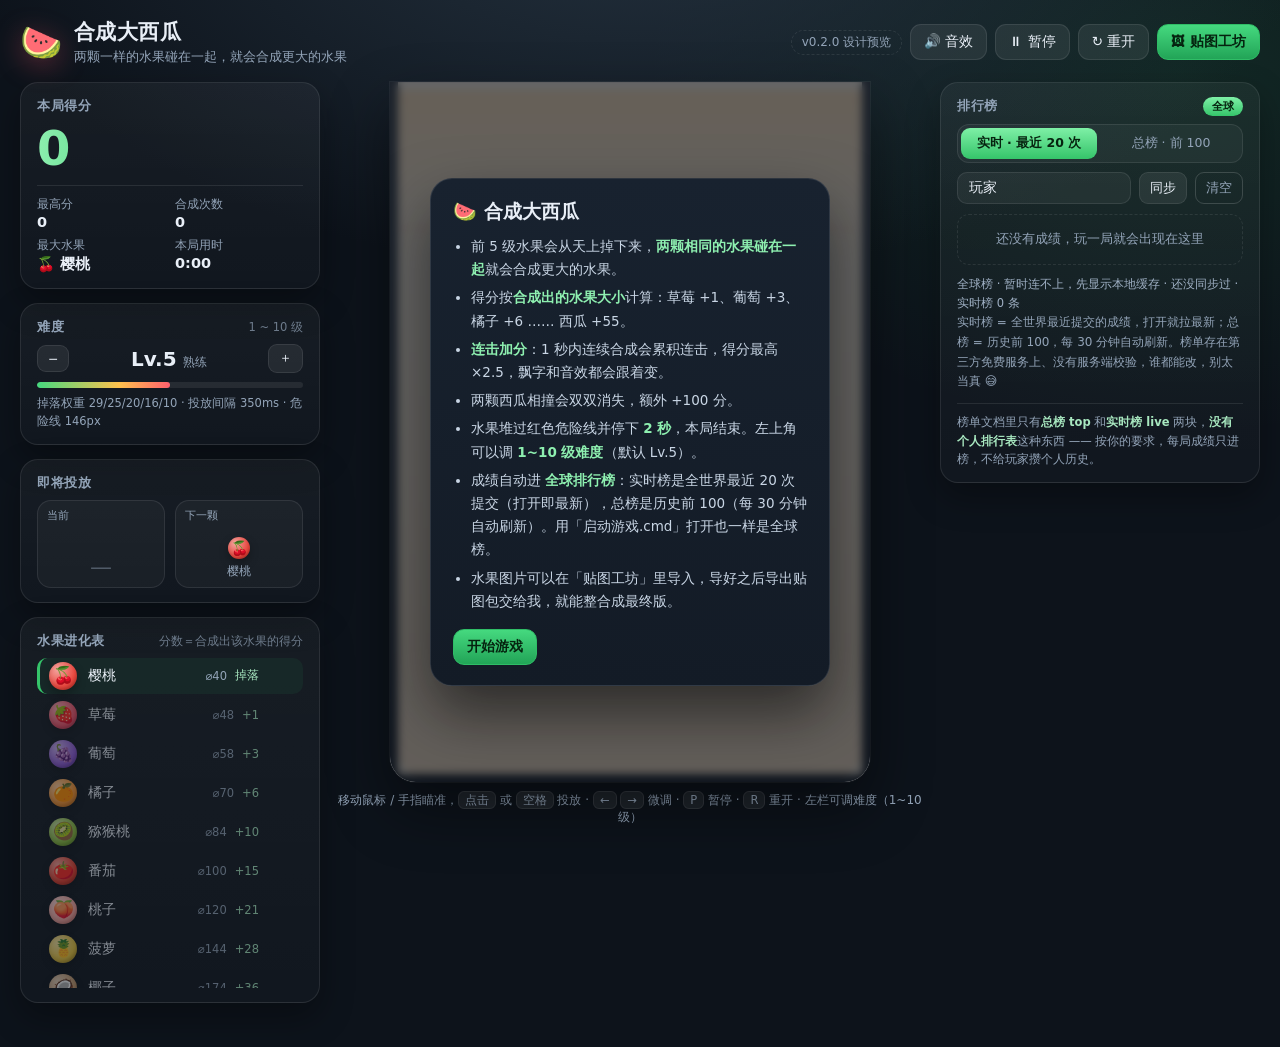
==== index.html @ 617795c7 "feat: 合成大西瓜（11 级水果 / 连击加分 / 1-10 级难度 / 全球排行榜） - 物理：Matter.js，关闭 sleeping 修掉水果半空卡住不下落的 bug，12 次迭代保证堆叠" ====
<!doctype html>
<html lang="zh-CN">
  <head>
    <meta charset="utf-8" />
    <meta name="viewport" content="width=device-width, initial-scale=1, viewport-fit=cover" />
    <meta name="color-scheme" content="dark" />
    <title>合成大西瓜 · 设计预览版</title>
    <link rel="stylesheet" href="css/style.css" />
  </head>
  <body>
    <div class="app">
      <header class="topbar">
        <div class="brand">
          <span class="brand-logo">🍉</span>
          <div class="brand-text">
            <h1>合成大西瓜</h1>
            <p>两颗一样的水果碰在一起，就会合成更大的水果</p>
          </div>
        </div>
        <div class="top-actions">
          <span class="version" id="app-version">v0.1 设计预览</span>
          <button class="btn" id="btn-sound" type="button">🔊 音效</button>
          <button class="btn" id="btn-pause" type="button">⏸ 暂停</button>
          <button class="btn" id="btn-restart" type="button">↻ 重开</button>
          <button class="btn btn-primary" id="btn-workshop" type="button">🖼 贴图工坊</button>
        </div>
      </header>

      <div class="notice" id="storage-warning" hidden>
        ⚠️ 当前是用 <code>file://</code> 直接打开的，浏览器可能不允许本页保存数据，
        导入的水果图片和排行榜会记不住。建议双击同目录下的 <b>启动游戏.cmd</b>，用本地服务器打开。
      </div>

      <div class="notice notice-error" id="boot-error" hidden></div>

      <main class="layout">
        <!-- 左栏：记分显示器 + 预告 + 进化表 -->
        <aside class="col col-left">
          <section class="panel score-panel">
            <div class="panel-head">
              <span class="panel-title">本局得分</span>
              <span class="score-delta" id="hud-delta"></span>
            </div>
            <div class="score-value" id="hud-score">0</div>
            <div class="combo" id="hud-combo">
              <span class="combo-label">连击</span>
              <b id="hud-combo-count"></b>
              <span class="combo-mult" id="hud-combo-mult"></span>
              <i class="combo-bar"><em id="hud-combo-bar"></em></i>
            </div>
            <div class="score-grid">
              <div><span class="k">最高分</span><b id="hud-best">0</b></div>
              <div><span class="k">合成次数</span><b id="hud-merges">0</b></div>
              <div><span class="k">最大水果</span><b id="hud-maxtier">🍒 樱桃</b></div>
              <div><span class="k">本局用时</span><b id="hud-time">0:00</b></div>
            </div>
          </section>

          <section class="panel diff-panel">
            <div class="panel-head">
              <span class="panel-title">难度</span>
              <span class="panel-hint">1 ~ 10 级</span>
            </div>
            <div class="diff-row">
              <button class="btn btn-mini" id="diff-minus" type="button" aria-label="降低难度">−</button>
              <div class="diff-value">
                <b id="diff-level">Lv.5</b>
                <span id="diff-name">熟练</span>
              </div>
              <button class="btn btn-mini" id="diff-plus" type="button" aria-label="提高难度">＋</button>
            </div>
            <div class="diff-track"><i id="diff-bar" style="width: 50%"></i></div>
            <p class="diff-hint" id="diff-hint">掉落权重 · 投放间隔 · 危险线</p>
          </section>

          <section class="panel next-panel">
            <div class="panel-head"><span class="panel-title">即将投放</span></div>
            <div class="next-row">
              <div class="next-box">
                <span class="next-tag">当前</span>
                <div class="next-fruit" id="hud-current"></div>
              </div>
              <div class="next-box">
                <span class="next-tag">下一颗</span>
                <div class="next-fruit" id="hud-next"></div>
              </div>
            </div>
          </section>

          <section class="panel chain-panel">
            <div class="panel-head">
              <span class="panel-title">水果进化表</span>
              <span class="panel-hint">分数＝合成出该水果的得分</span>
            </div>
            <ol class="chain" id="chain-list"></ol>
          </section>
        </aside>

        <!-- 中间：游戏画面 -->
        <section class="stage">
          <div class="board-wrap">
            <canvas id="stage-canvas" width="480" height="700" aria-label="合成大西瓜游戏画面"></canvas>
            <div class="overlay" id="overlay" hidden>
              <div class="overlay-card">
                <h2 id="overlay-title"></h2>
                <div class="overlay-body" id="overlay-body"></div>
                <div class="overlay-actions" id="overlay-actions"></div>
              </div>
            </div>
          </div>
          <p class="stage-hint">
            移动鼠标 / 手指瞄准，<kbd>点击</kbd> 或 <kbd>空格</kbd> 投放 · <kbd>←</kbd> <kbd>→</kbd> 微调 ·
            <kbd>P</kbd> 暂停 · <kbd>R</kbd> 重开 · 左栏可调难度（1~10 级）
          </p>
        </section>

        <!-- 右栏：排行榜 -->
        <aside class="col col-right">
          <section class="panel board-panel">
            <div class="panel-head">
              <span class="panel-title">排行榜</span>
              <span class="live-dot" id="lb-live">全球</span>
            </div>
            <div class="lb-tabs" role="tablist">
              <button class="lb-tab is-on" id="lb-tab-live" type="button" role="tab">实时 · 最近 20 次</button>
              <button class="lb-tab" id="lb-tab-top" type="button" role="tab">总榜 · 前 100</button>
            </div>
            <div class="lb-player-row">
              <input id="lb-player" maxlength="12" placeholder="你的名字" value="玩家" />
              <button class="btn btn-mini" id="lb-refresh" type="button">同步</button>
              <button class="btn btn-mini btn-ghost" id="lb-clear" type="button">清空</button>
            </div>
            <ol class="lb-list" id="lb-list"></ol>
            <p class="lb-status" id="lb-status"></p>
            <p class="lb-note" id="lb-note"></p>
          </section>
        </aside>
      </main>
    </div>

    <!-- 贴图工坊 -->
    <aside class="drawer" id="drawer" aria-label="水果贴图工坊">
      <header class="drawer-head">
        <div>
          <h2>🖼 水果贴图工坊</h2>
          <p class="drawer-sub">给 11 级水果各配一张图片，随时可以换</p>
        </div>
        <button class="btn btn-mini btn-ghost" id="drawer-close" type="button">关闭</button>
      </header>
      <div class="drawer-body">
        <div class="drawer-intro">
          <p>
            <b>第一步</b>：给每一级水果选一张图片（点「选图片」，或把图片直接拖到对应格子上）。<br />
            <b>第二步</b>：批量导入时文件名带序号或水果名就能自动分配，例如
            <code>01-cherry.png</code>、<code>02.png</code>、<code>葡萄.webp</code>。<br />
            <b>第三步</b>：点「导出贴图包」下载 <code>.json</code>，把它发给我；我把它内嵌进最终版，
            之后游戏固定使用这套图片，导入功能自动关闭，图片就不可再改了。
          </p>
        </div>

        <div class="drawer-actions">
          <button class="btn" id="btn-batch" type="button">批量导入</button>
          <button class="btn" id="btn-import-pack" type="button">导入贴图包</button>
          <button class="btn btn-primary" id="btn-export-pack" type="button">⬇ 导出贴图包</button>
          <button class="btn btn-ghost" id="btn-clear-assets" type="button">全部清除</button>
        </div>

        <div class="asset-status" id="asset-status"></div>
        <ol class="slots" id="slots"></ol>

        <div class="lock-row">
          <button class="btn" id="btn-lock" type="button">🔒 标记为最终贴图</button>
          <span class="muted">只是打个标记；真正的「不可再改」是整合进最终版之后</span>
        </div>
      </div>
    </aside>
    <div class="scrim" id="scrim" hidden></div>

    <div class="toast-wrap" id="toast-wrap"></div>

    <input type="file" id="file-slot" accept="image/*" hidden />
    <input type="file" id="file-batch" accept="image/*" multiple hidden />
    <input type="file" id="file-pack" accept=".json,application/json" hidden />

    <script>
      // 启动阶段如果出错，直接把错误显示在页面上，避免只有一片空白
      (function () {
        function report(msg) {
          var n = document.getElementById('boot-error');
          if (!n) return;
          n.hidden = false;
          n.textContent = '⚠️ 页面出错了：' + msg;
        }
        window.addEventListener('error', function (e) {
          var file = String(e.filename || '').split('/').pop();
          report((e.message || e.error) + (file ? '（' + file + ':' + e.lineno + '）' : ''));
        });
        window.SUIKA_ON_ERROR = function (err, where) {
          report('游戏事件「' + where + '」处理失败：' + ((err && err.message) || err));
        };
      })();
    </script>
    <script src="vendor/matter.min.js"></script>
    <script src="js/config.js"></script>
    <script src="js/assets-builtin.js"></script>
    <script src="js/assets.js"></script>
    <script src="js/boards.js"></script>
    <script src="js/transport.js"></script>
    <script src="js/sync.js"></script>
    <script src="js/engine.js"></script>
    <script src="js/render.js"></script>
    <script src="js/ui.js"></script>
    <script src="js/game.js"></script>
  </body>
</html>
---- css/style.css ----
/* 合成大西瓜 · 界面样式 */
:root {
  --bg-0: #0d131b;
  --bg-1: #1a2531;
  --panel: rgba(255, 255, 255, 0.045);
  --panel-2: rgba(255, 255, 255, 0.02);
  --line: rgba(255, 255, 255, 0.09);
  --text: #e9eff7;
  --muted: #93a4b8;
  --accent: #35c46a;
  --accent-2: #ffc14d;
  --danger: #ff5f6d;
  --radius: 18px;
  --shadow: 0 14px 34px rgba(0, 0, 0, 0.32);
}

* {
  box-sizing: border-box;
}

html,
body {
  margin: 0;
  padding: 0;
  /* 抽屉是靠 transform 停在屏幕右侧外面的，不禁掉横向溢出会出现横向滚动条 */
  overflow-x: hidden;
}

body {
  min-height: 100vh;
  color: var(--text);
  background:
    radial-gradient(1100px 620px at 50% -12%, #24323f 0%, rgba(36, 50, 63, 0) 62%),
    radial-gradient(760px 520px at 92% 8%, rgba(53, 196, 106, 0.12) 0%, rgba(53, 196, 106, 0) 70%),
    var(--bg-0);
  background-attachment: fixed;
  font-family: 'PingFang SC', 'Microsoft YaHei', system-ui, -apple-system, 'Segoe UI', sans-serif;
  -webkit-font-smoothing: antialiased;
}

.app {
  max-width: 1320px;
  margin: 0 auto;
  padding: 18px 20px 44px;
}

/* ---------- 顶栏 ---------- */

.topbar {
  display: flex;
  align-items: center;
  justify-content: space-between;
  gap: 16px;
  flex-wrap: wrap;
  margin-bottom: 16px;
}

.brand {
  display: flex;
  align-items: center;
  gap: 12px;
}

.brand-logo {
  font-size: 34px;
  line-height: 1;
  filter: drop-shadow(0 6px 14px rgba(255, 90, 110, 0.35));
}

.brand-text h1 {
  margin: 0;
  font-size: 21px;
  letter-spacing: 0.4px;
}

.brand-text p {
  margin: 3px 0 0;
  font-size: 12.5px;
  color: var(--muted);
}

.top-actions {
  display: flex;
  align-items: center;
  gap: 8px;
  flex-wrap: wrap;
}

.version {
  font-size: 12px;
  color: var(--muted);
  border: 1px dashed var(--line);
  border-radius: 999px;
  padding: 3px 10px;
}

/* ---------- 按钮 ---------- */

.btn {
  font: inherit;
  font-size: 13.5px;
  color: var(--text);
  background: rgba(255, 255, 255, 0.07);
  border: 1px solid var(--line);
  border-radius: 11px;
  padding: 8px 13px;
  cursor: pointer;
  transition: transform 0.12s ease, background 0.15s ease, border-color 0.15s ease;
}

.btn:hover:not(:disabled) {
  background: rgba(255, 255, 255, 0.12);
  border-color: rgba(255, 255, 255, 0.2);
}

.btn:active:not(:disabled) {
  transform: translateY(1px);
}

.btn:disabled {
  opacity: 0.4;
  cursor: not-allowed;
}

.btn-primary {
  background: linear-gradient(180deg, #45d97f, #22a457);
  border-color: #2fbd66;
  color: #05230f;
  font-weight: 700;
}

.btn-primary:hover:not(:disabled) {
  background: linear-gradient(180deg, #55e58d, #29b462);
}

.btn-ghost {
  background: transparent;
  border-color: rgba(255, 255, 255, 0.16);
  color: var(--muted);
}

.btn-ghost:hover:not(:disabled) {
  color: var(--text);
}

.btn-mini {
  font-size: 12.5px;
  padding: 5px 10px;
  border-radius: 9px;
}

/* ---------- 布局 ---------- */

.notice {
  margin-bottom: 14px;
  padding: 10px 14px;
  border-radius: 13px;
  background: rgba(255, 193, 77, 0.1);
  border: 1px solid rgba(255, 193, 77, 0.38);
  color: #ffd88a;
  font-size: 12.5px;
  line-height: 1.65;
}

.notice b {
  color: #ffe9bb;
}


.layout {
  display: grid;
  grid-template-columns: 300px minmax(320px, 1fr) 320px;
  grid-template-areas: 'left stage right';
  gap: 16px;
  align-items: start;
}

.col-left {
  grid-area: left;
}
.stage {
  grid-area: stage;
}
.col-right {
  grid-area: right;
}

.col {
  display: flex;
  flex-direction: column;
  gap: 14px;
}

@media (max-width: 1180px) {
  .layout {
    grid-template-columns: 280px minmax(320px, 1fr);
    grid-template-areas:
      'left stage'
      'right stage';
  }
}

@media (max-width: 880px) {
  .layout {
    grid-template-columns: 1fr;
    grid-template-areas:
      'stage'
      'left'
      'right';
  }
}

/* ---------- 面板 ---------- */

.panel {
  background: linear-gradient(180deg, var(--panel), var(--panel-2));
  border: 1px solid var(--line);
  border-radius: var(--radius);
  box-shadow: var(--shadow);
  padding: 14px 16px;
}

.panel-head {
  display: flex;
  align-items: baseline;
  justify-content: space-between;
  gap: 8px;
  margin-bottom: 8px;
}

.panel-title {
  font-size: 13px;
  font-weight: 600;
  color: var(--muted);
  letter-spacing: 0.5px;
}

.panel-hint {
  font-size: 11.5px;
  color: rgba(147, 164, 184, 0.7);
}

.muted {
  color: var(--muted);
  font-size: 12px;
}

/* 记分显示器 */

.score-value {
  font-size: 48px;
  font-weight: 800;
  line-height: 1.05;
  letter-spacing: -1.5px;
  font-variant-numeric: tabular-nums;
  background: linear-gradient(96deg, #8ef0b0 0%, #35c46a 55%, #f4d35e 100%);
  -webkit-background-clip: text;
  background-clip: text;
  color: transparent;
}

.score-value.is-bump {
  animation: bump 0.28s ease;
}

@keyframes bump {
  0% {
    transform: scale(1);
  }
  40% {
    transform: scale(1.09);
  }
  100% {
    transform: scale(1);
  }
}

.score-delta {
  font-size: 15px;
  font-weight: 700;
  color: var(--accent-2);
  opacity: 0;
  transform: translateY(6px);
}

.score-delta.is-pop {
  animation: delta 0.75s ease forwards;
}

@keyframes delta {
  0% {
    opacity: 0;
    transform: translateY(8px);
  }
  25% {
    opacity: 1;
    transform: translateY(0);
  }
  100% {
    opacity: 0;
    transform: translateY(-10px);
  }
}

.score-grid {
  display: grid;
  grid-template-columns: 1fr 1fr;
  gap: 8px 10px;
  margin-top: 12px;
  padding-top: 11px;
  border-top: 1px solid var(--line);
}

.score-grid > div {
  display: flex;
  flex-direction: column;
  gap: 2px;
}

.score-grid .k {
  font-size: 11.5px;
  color: var(--muted);
}

.score-grid b {
  font-size: 14.5px;
  font-variant-numeric: tabular-nums;
}

/* 预告 */

.next-row {
  display: grid;
  grid-template-columns: 1fr 1fr;
  gap: 10px;
}

.next-box {
  position: relative;
  display: flex;
  align-items: flex-end;
  justify-content: center;
  min-height: 88px;
  padding: 10px 8px 8px;
  border-radius: 14px;
  background: rgba(255, 255, 255, 0.035);
  border: 1px solid var(--line);
}

.next-tag {
  position: absolute;
  top: 7px;
  left: 9px;
  font-size: 11px;
  color: var(--muted);
}

.next-fruit {
  display: flex;
  flex-direction: column;
  align-items: center;
  gap: 5px;
}

.preview-name {
  font-size: 11.5px;
  color: var(--muted);
}

.fruit-chip {
  display: inline-grid;
  place-items: center;
  border-radius: 50%;
  overflow: hidden;
  line-height: 1;
  box-shadow: 0 4px 10px rgba(0, 0, 0, 0.28), inset 0 -2px 4px rgba(0, 0, 0, 0.15);
  flex: none;
}

.fruit-chip img {
  width: 100%;
  height: 100%;
  object-fit: contain;
  display: block;
}

/* 进化表 */

.chain {
  list-style: none;
  margin: 0;
  padding: 0;
  max-height: 330px;
  overflow-y: auto;
  display: flex;
  flex-direction: column;
  gap: 3px;
}

.chain-row {
  display: grid;
  grid-template-columns: 34px 1fr auto auto 30px;
  align-items: center;
  gap: 8px;
  padding: 4px 6px;
  border-radius: 10px;
  border-left: 3px solid transparent;
  opacity: 0.52;
  transition: opacity 0.18s ease, background 0.18s ease;
}

.chain-row.is-reached {
  opacity: 1;
  border-left-color: var(--accent);
  background: rgba(53, 196, 106, 0.07);
}

.chain-name {
  font-size: 13.5px;
}

.chain-size,
.chain-score {
  font-size: 11.5px;
  color: var(--muted);
  font-variant-numeric: tabular-nums;
}

.chain-score {
  color: #a8e8c0;
}

.chain-count {
  font-size: 11.5px;
  color: var(--accent-2);
  text-align: right;
  font-variant-numeric: tabular-nums;
}

.chain-swatch {
  display: grid;
  place-items: center;
}

/* ---------- 游戏画面 ---------- */

.stage {
  display: flex;
  flex-direction: column;
  align-items: center;
  gap: 10px;
}

.board-wrap {
  position: relative;
  width: 100%;
  max-width: 480px;
  border-radius: 0 0 26px 26px;
  overflow: hidden;
  box-shadow: 0 26px 60px rgba(0, 0, 0, 0.45), 0 0 0 1px rgba(255, 255, 255, 0.06);
  background: #fdf7ee;
}

#stage-canvas {
  display: block;
  width: 100%;
  height: auto;
  touch-action: none;
  cursor: crosshair;
}

.stage-hint {
  margin: 0;
  font-size: 12px;
  color: var(--muted);
  text-align: center;
}

kbd {
  font-family: inherit;
  font-size: 11.5px;
  padding: 1px 6px;
  border-radius: 6px;
  background: rgba(255, 255, 255, 0.08);
  border: 1px solid var(--line);
}

/* 覆盖层 */

.overlay {
  position: absolute;
  inset: 0;
  /* 用 display 控制显示/隐藏：靠 opacity 过渡的话，首帧或截图时可能还停在透明状态 */
  display: none;
  place-items: center;
  padding: 18px;
  background: rgba(9, 14, 20, 0.62);
  backdrop-filter: blur(4px);
  z-index: 5;
}

.overlay.is-open {
  display: grid;
  animation: overlayIn 0.2s ease;
}

@keyframes overlayIn {
  /* 起点不设成 0：首帧就要看得见，避免任何「明明显示了却看不见」的情况 */
  from {
    opacity: 0.4;
  }
  to {
    opacity: 1;
  }
}

.overlay-card {
  width: 100%;
  max-width: 400px;
  max-height: 100%;
  overflow-y: auto;
  background: linear-gradient(180deg, #18222f, #131b26);
  border: 1px solid rgba(255, 255, 255, 0.11);
  border-radius: 22px;
  box-shadow: 0 28px 60px rgba(0, 0, 0, 0.55);
  padding: 20px 22px;
}

.overlay-card h2 {
  margin: 0 0 10px;
  font-size: 19px;
}

.overlay-body {
  font-size: 13.5px;
  color: #c9d6e5;
  line-height: 1.72;
}

.overlay-body p {
  margin: 0 0 8px;
}

.rules {
  margin: 0;
  padding-left: 18px;
  display: flex;
  flex-direction: column;
  gap: 5px;
}

.rules b {
  color: #8ef0b0;
}

.overlay-actions {
  display: flex;
  gap: 9px;
  flex-wrap: wrap;
  margin-top: 16px;
}

.result-score {
  font-size: 40px;
  font-weight: 800;
  letter-spacing: -1px;
  font-variant-numeric: tabular-nums;
  color: #8ef0b0;
  line-height: 1.1;
}

.result-score span {
  font-size: 14px;
  margin-left: 5px;
  color: var(--muted);
  font-weight: 500;
}

.result-grid {
  display: grid;
  grid-template-columns: 1fr 1fr;
  gap: 8px 12px;
  margin: 12px 0;
  padding: 11px 0;
  border-top: 1px solid var(--line);
  border-bottom: 1px solid var(--line);
}

.result-grid > div {
  display: flex;
  flex-direction: column;
  gap: 2px;
}

.result-grid .k {
  font-size: 11.5px;
  color: var(--muted);
}

.result-rank {
  margin: 0 0 6px;
  font-size: 14px;
}

.result-rank b {
  color: var(--accent-2);
  font-size: 17px;
}

.result-note {
  margin: 0;
  font-size: 12px;
  color: var(--muted);
}

/* ---------- 排行榜 ---------- */

.live-dot {
  font-size: 11px;
  color: #06230f;
  background: linear-gradient(180deg, #7ef0a6, #35c46a);
  border-radius: 999px;
  padding: 2px 9px;
  font-weight: 700;
}

.lb-player-row {
  display: flex;
  gap: 8px;
  margin-bottom: 10px;
}

.lb-player-row input {
  flex: 1;
  min-width: 0;
  font: inherit;
  font-size: 13.5px;
  color: var(--text);
  background: rgba(255, 255, 255, 0.05);
  border: 1px solid var(--line);
  border-radius: 10px;
  padding: 7px 11px;
}

.lb-player-row input:focus {
  outline: none;
  border-color: rgba(53, 196, 106, 0.6);
}

.lb-list {
  list-style: none;
  margin: 0;
  padding: 0;
  display: flex;
  flex-direction: column;
  gap: 4px;
  max-height: 420px;
  overflow-y: auto;
}

.lb-item {
  display: grid;
  grid-template-columns: 26px 1fr 24px auto auto;
  align-items: center;
  gap: 8px;
  padding: 7px 8px;
  border-radius: 11px;
  background: rgba(255, 255, 255, 0.03);
  border: 1px solid transparent;
  font-size: 13px;
}

.lb-rank {
  display: grid;
  place-items: center;
  width: 22px;
  height: 22px;
  border-radius: 7px;
  font-size: 12px;
  font-weight: 700;
  background: rgba(255, 255, 255, 0.07);
  color: var(--muted);
}

.lb-top1 .lb-rank {
  background: linear-gradient(180deg, #ffdd7a, #eeb02c);
  color: #3d2600;
}
.lb-top2 .lb-rank {
  background: linear-gradient(180deg, #e4ecf5, #b6c4d4);
  color: #22303f;
}
.lb-top3 .lb-rank {
  background: linear-gradient(180deg, #f0b98a, #cf8a4f);
  color: #3a1f05;
}

.lb-name {
  overflow: hidden;
  text-overflow: ellipsis;
  white-space: nowrap;
}

.lb-score {
  font-weight: 700;
  font-variant-numeric: tabular-nums;
  color: #a8e8c0;
}

.lb-when {
  font-size: 11px;
  color: var(--muted);
  white-space: nowrap;
}

.lb-item.is-new {
  border-color: rgba(53, 196, 106, 0.7);
  animation: newRow 1.6s ease;
}

@keyframes newRow {
  0% {
    background: rgba(53, 196, 106, 0.45);
    transform: translateX(6px);
  }
  100% {
    background: rgba(255, 255, 255, 0.03);
    transform: translateX(0);
  }
}

.lb-empty {
  padding: 16px 10px;
  text-align: center;
  font-size: 12.5px;
  color: var(--muted);
  border: 1px dashed var(--line);
  border-radius: 12px;
}

.lb-note {
  margin: 11px 0 0;
  font-size: 11.5px;
  line-height: 1.6;
  color: var(--muted);
  border-top: 1px solid var(--line);
  padding-top: 9px;
}

.lb-note b {
  color: #a8e8c0;
}

/* ---------- 贴图工坊抽屉 ---------- */

.drawer {
  position: fixed;
  top: 0;
  right: 0;
  bottom: 0;
  width: min(450px, 94vw);
  background: linear-gradient(180deg, #151e29, #101822);
  border-left: 1px solid rgba(255, 255, 255, 0.09);
  box-shadow: -24px 0 60px rgba(0, 0, 0, 0.45);
  transform: translateX(103%);
  visibility: hidden;
  transition: transform 0.26s cubic-bezier(0.22, 0.61, 0.36, 1), visibility 0.26s;
  z-index: 50;
  display: flex;
  flex-direction: column;
}

.drawer.is-open {
  transform: none;
  visibility: visible;
}

.drawer-head {
  display: flex;
  align-items: flex-start;
  justify-content: space-between;
  gap: 10px;
  padding: 16px 18px 12px;
  border-bottom: 1px solid var(--line);
}

.drawer-head h2 {
  margin: 0;
  font-size: 16px;
}

.drawer-sub {
  margin: 3px 0 0;
  font-size: 12px;
  color: var(--muted);
}

.drawer-body {
  padding: 14px 18px 26px;
  overflow-y: auto;
  display: flex;
  flex-direction: column;
  gap: 12px;
}

.drawer-intro {
  font-size: 12.5px;
  line-height: 1.75;
  color: #b7c5d6;
  background: rgba(255, 255, 255, 0.035);
  border: 1px solid var(--line);
  border-radius: 13px;
  padding: 11px 13px;
}

.drawer-intro p {
  margin: 0;
}

.drawer-intro b {
  color: #8ef0b0;
}

code {
  font-family: ui-monospace, 'Cascadia Mono', Consolas, monospace;
  font-size: 11.5px;
  background: rgba(255, 255, 255, 0.09);
  padding: 1px 5px;
  border-radius: 6px;
}

.drawer-actions {
  display: flex;
  gap: 8px;
  flex-wrap: wrap;
}

.asset-status {
  font-size: 12px;
  color: var(--muted);
}

.status-line {
  display: flex;
  flex-wrap: wrap;
  gap: 6px 14px;
  align-items: center;
}

.status-mode {
  color: #a8e8c0;
  font-weight: 600;
}

.status-note {
  margin-top: 5px;
  color: var(--accent-2);
}

.slots {
  list-style: none;
  margin: 0;
  padding: 0;
  display: flex;
  flex-direction: column;
  gap: 7px;
}

.slot {
  display: grid;
  grid-template-columns: 54px 1fr auto;
  align-items: center;
  gap: 11px;
  padding: 9px 11px;
  border-radius: 14px;
  background: rgba(255, 255, 255, 0.03);
  border: 1px solid var(--line);
  transition: border-color 0.15s ease, background 0.15s ease;
}

.slot.is-drop {
  border-color: rgba(53, 196, 106, 0.75);
  background: rgba(53, 196, 106, 0.09);
}

.slot.has-custom {
  border-color: rgba(53, 196, 106, 0.35);
}

.slot-preview {
  width: 50px;
  height: 50px;
  border-radius: 50%;
  display: grid;
  place-items: center;
  font-size: 26px;
  line-height: 1;
  overflow: hidden;
  box-shadow: inset 0 -3px 7px rgba(0, 0, 0, 0.18), 0 4px 10px rgba(0, 0, 0, 0.25);
}

.slot-preview img {
  width: 100%;
  height: 100%;
  object-fit: contain;
  display: block;
}

.slot-meta {
  display: flex;
  flex-direction: column;
  gap: 1px;
  min-width: 0;
}

.slot-meta b {
  font-size: 13.5px;
}

.slot-meta span {
  font-size: 11.5px;
  color: var(--muted);
}

.slot-src {
  font-style: normal;
  font-size: 11.5px;
  color: #7fd8a3;
  overflow: hidden;
  text-overflow: ellipsis;
  white-space: nowrap;
}

.slot-btns {
  display: flex;
  gap: 6px;
}

.lock-row {
  display: flex;
  align-items: center;
  gap: 10px;
  flex-wrap: wrap;
  padding-top: 10px;
  border-top: 1px solid var(--line);
}

.scrim {
  position: fixed;
  inset: 0;
  background: rgba(7, 11, 16, 0.55);
  backdrop-filter: blur(2px);
  z-index: 40;
}

/* ---------- 提示条 ---------- */

.toast-wrap {
  position: fixed;
  left: 50%;
  bottom: 26px;
  transform: translateX(-50%);
  display: flex;
  flex-direction: column;
  gap: 8px;
  align-items: center;
  z-index: 80;
  pointer-events: none;
  width: max-content;
  max-width: 92vw;
}

.toast {
  font-size: 13px;
  padding: 9px 15px;
  border-radius: 12px;
  background: rgba(22, 31, 42, 0.96);
  border: 1px solid var(--line);
  box-shadow: 0 14px 30px rgba(0, 0, 0, 0.4);
  animation: toastIn 0.22s ease;
  transition: opacity 0.5s ease, transform 0.5s ease;
}

.toast.is-out {
  opacity: 0;
  transform: translateY(8px);
}

.toast-ok {
  border-color: rgba(53, 196, 106, 0.55);
}

.toast-bad {
  border-color: rgba(255, 95, 109, 0.55);
}

@keyframes toastIn {
  from {
    opacity: 0;
    transform: translateY(10px);
  }
  to {
    opacity: 1;
    transform: translateY(0);
  }
}

/* 滚动条 */

.chain::-webkit-scrollbar,
.lb-list::-webkit-scrollbar,
.drawer-body::-webkit-scrollbar,
.overlay-card::-webkit-scrollbar {
  width: 8px;
}

.chain::-webkit-scrollbar-thumb,
.lb-list::-webkit-scrollbar-thumb,
.drawer-body::-webkit-scrollbar-thumb,
.overlay-card::-webkit-scrollbar-thumb {
  background: rgba(255, 255, 255, 0.12);
  border-radius: 8px;
}

.notice-error {
  background: rgba(255, 95, 109, 0.12);
  border-color: rgba(255, 95, 109, 0.5);
  color: #ffb3ba;
}

.preview-empty {
  font-size: 22px;
  color: rgba(147, 164, 184, 0.45);
}

/* ---------- 连击 ---------- */

.combo {
  display: none;
  position: relative;
  align-items: center;
  gap: 8px;
  margin-top: 7px;
  padding: 6px 10px 9px;
  border-radius: 12px;
  background: linear-gradient(90deg, rgba(255, 209, 102, 0.18), rgba(255, 209, 102, 0.04));
  border: 1px solid rgba(255, 209, 102, 0.35);
  overflow: hidden;
}

.combo.is-on {
  display: flex;
}

.combo.is-hot {
  border-color: rgba(255, 138, 76, 0.7);
  background: linear-gradient(90deg, rgba(255, 138, 76, 0.3), rgba(255, 209, 102, 0.06));
}

.combo-label {
  font-size: 11.5px;
  color: #ffd166;
  letter-spacing: 1px;
}

.combo b {
  font-size: 20px;
  line-height: 1;
  color: #ffd166;
  font-variant-numeric: tabular-nums;
}

.combo.is-hot b {
  color: #ff9f5a;
  text-shadow: 0 0 12px rgba(255, 138, 76, 0.65);
}

.combo-mult {
  font-size: 11.5px;
  color: #ffe9a8;
}

.combo-bar {
  position: absolute;
  left: 0;
  right: 0;
  bottom: 0;
  height: 3px;
  background: rgba(255, 255, 255, 0.12);
}

.combo-bar em {
  display: block;
  height: 100%;
  transform-origin: left center;
  background: linear-gradient(90deg, #ffd166, #ff8a4c);
}

/* ---------- 难度 ---------- */

.diff-row {
  display: flex;
  align-items: center;
  gap: 10px;
}

.diff-value {
  flex: 1;
  display: flex;
  align-items: baseline;
  justify-content: center;
  gap: 6px;
}

.diff-value b {
  font-size: 20px;
  font-variant-numeric: tabular-nums;
}

.diff-value span {
  font-size: 12px;
  color: var(--muted);
}

.diff-track {
  height: 6px;
  margin: 9px 0 7px;
  border-radius: 999px;
  background: rgba(255, 255, 255, 0.08);
  overflow: hidden;
}

.diff-track i {
  display: block;
  height: 100%;
  border-radius: 999px;
  background: linear-gradient(90deg, #45d97f, #ffc14d 62%, #ff5f6d);
  transition: width 0.18s ease;
}

.diff-hint {
  margin: 0;
  font-size: 11.5px;
  line-height: 1.5;
  color: var(--muted);
}

/* ---------- 排行榜状态 ---------- */

.lb-status {
  margin: 10px 0 0;
  font-size: 11.5px;
  line-height: 1.65;
  color: #9fb0c4;
}

.lb-status b {
  color: #a8e8c0;
}

.lb-diff {
  margin-left: 6px;
  padding: 0 4px;
  font-size: 10.5px;
  color: #9fb0c4;
  border: 1px solid var(--line);
  border-radius: 6px;
}

.lb-item.is-pending {
  border-color: rgba(255, 193, 77, 0.5);
  background: rgba(255, 193, 77, 0.07);
}

.lb-item.is-pending .lb-rank {
  background: rgba(255, 193, 77, 0.25);
  color: #ffd88a;
}

.lb-item.is-pending .lb-when {
  color: #ffc14d;
}

.live-dot.is-local {
  background: rgba(255, 255, 255, 0.14);
  color: var(--muted);
}

/* ---------- 排行榜页签 ---------- */

.lb-tabs {
  display: grid;
  grid-template-columns: 1fr 1fr;
  gap: 6px;
  margin-bottom: 9px;
  padding: 3px;
  border-radius: 12px;
  background: rgba(255, 255, 255, 0.04);
  border: 1px solid var(--line);
}

.lb-tab {
  font: inherit;
  font-size: 12.5px;
  color: var(--muted);
  background: transparent;
  border: 0;
  border-radius: 9px;
  padding: 7px 6px;
  cursor: pointer;
  transition: background 0.15s ease, color 0.15s ease;
}

.lb-tab:hover {
  color: var(--text);
}

.lb-tab.is-on {
  color: #06230f;
  font-weight: 700;
  background: linear-gradient(180deg, #7ef0a6, #35c46a);
}
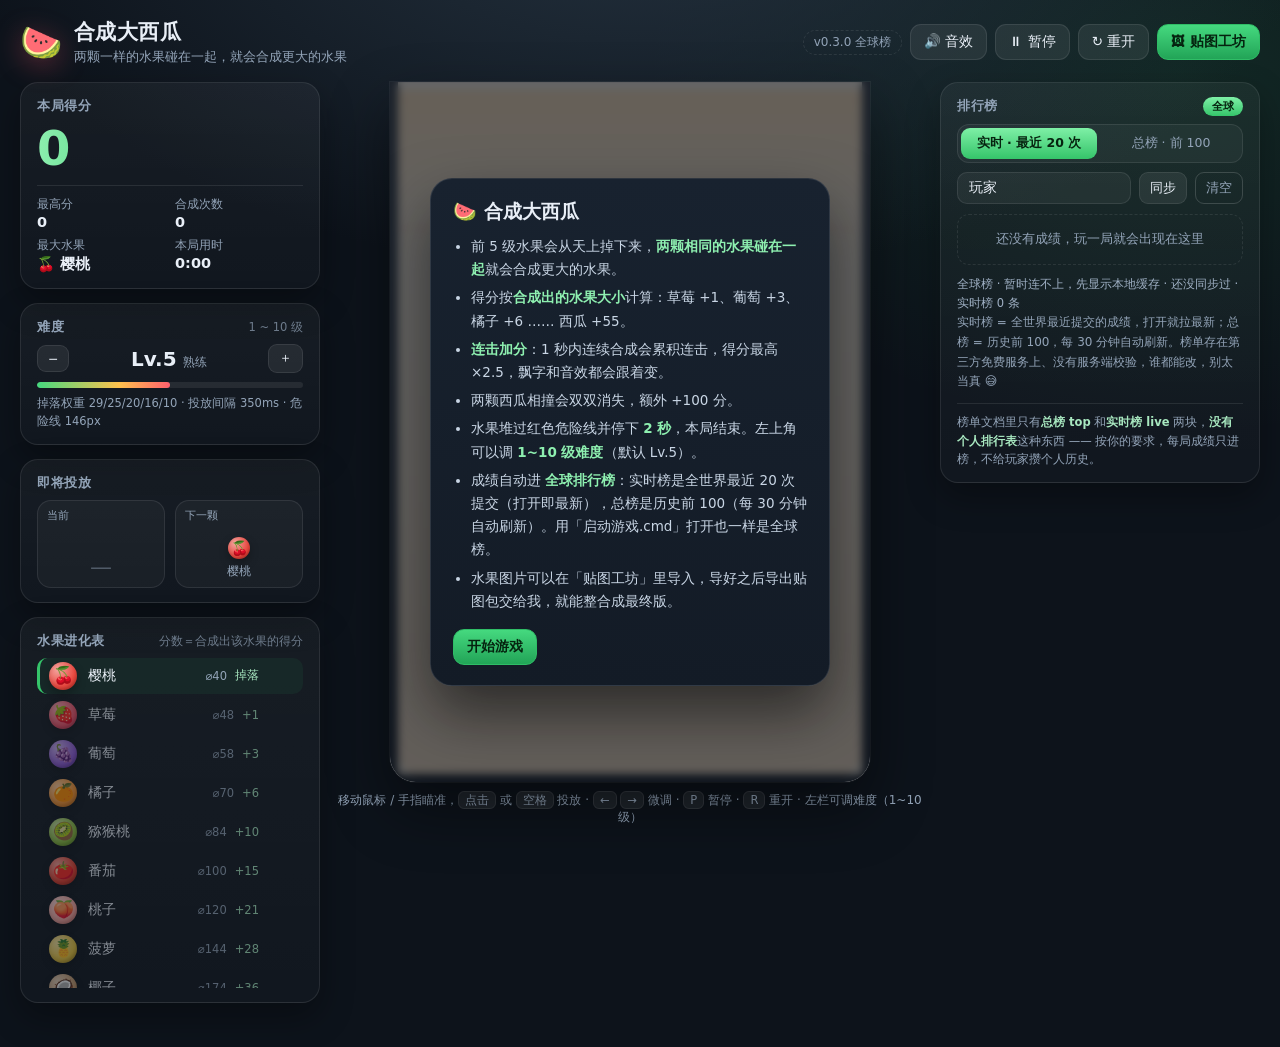
==== commit 750b1c0b: "chore: 版本号与标题改成全球榜口径（v0.3）" ====
--- a/index.html
+++ b/index.html
@@ -4,7 +4,7 @@
     <meta charset="utf-8" />
     <meta name="viewport" content="width=device-width, initial-scale=1, viewport-fit=cover" />
     <meta name="color-scheme" content="dark" />
-    <title>合成大西瓜 · 设计预览版</title>
+    <title>合成大西瓜 · 全球排行榜</title>
     <link rel="stylesheet" href="css/style.css" />
   </head>
   <body>
@@ -18,7 +18,7 @@
           </div>
         </div>
         <div class="top-actions">
-          <span class="version" id="app-version">v0.1 设计预览</span>
+          <span class="version" id="app-version">v0.3</span>
           <button class="btn" id="btn-sound" type="button">🔊 音效</button>
           <button class="btn" id="btn-pause" type="button">⏸ 暂停</button>
           <button class="btn" id="btn-restart" type="button">↻ 重开</button>
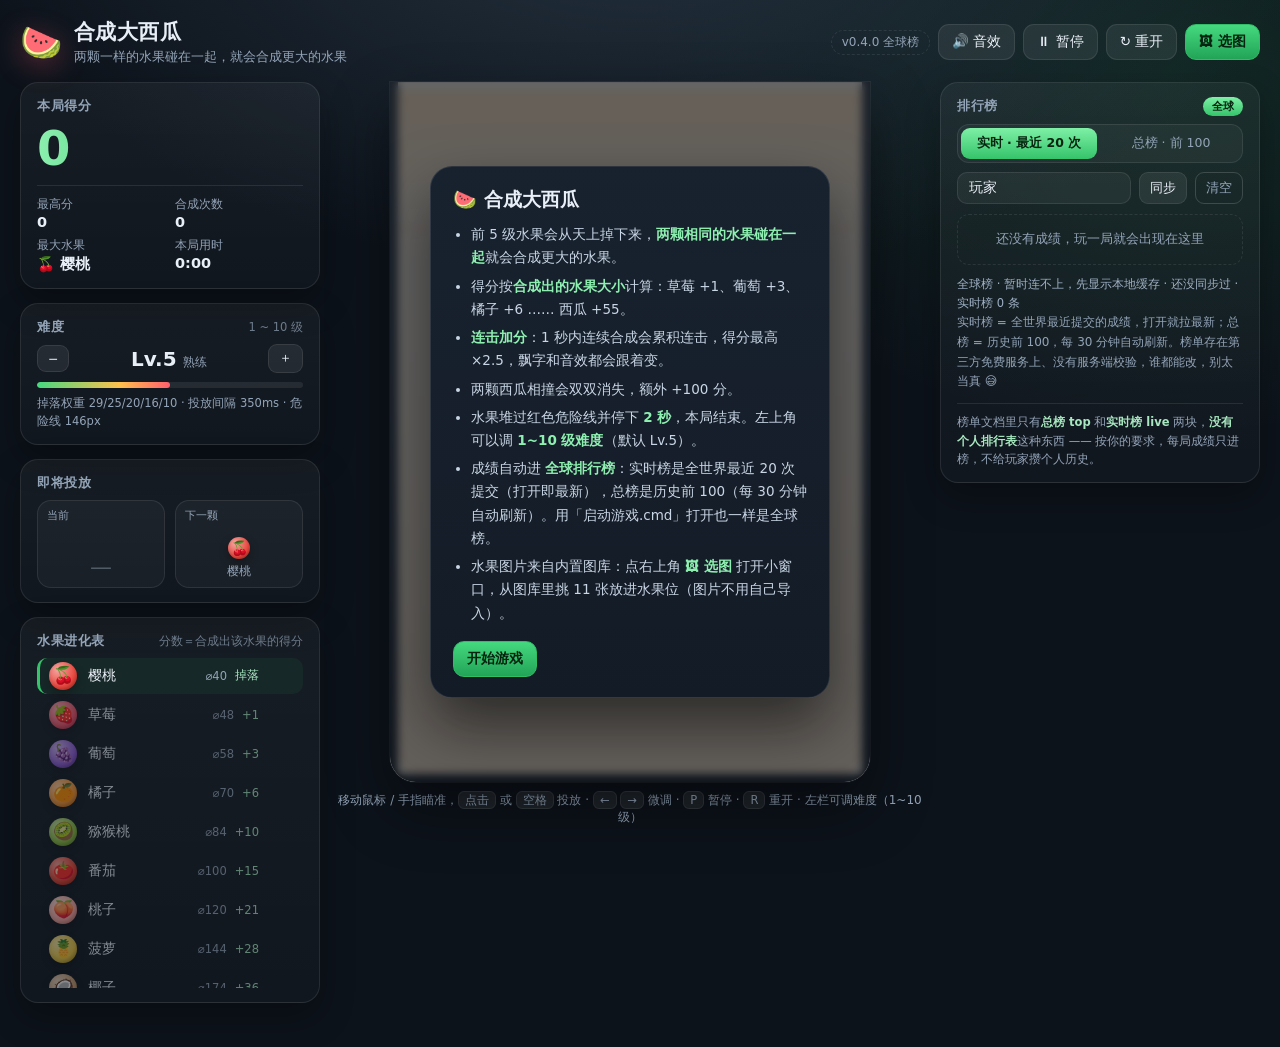
==== commit 53eaae4d: "feat: 选图小窗口 + 果冻手感（弹簧-阻尼挤压回弹），发布 v0.4" ====
--- a/index.html
+++ b/index.html
@@ -22,7 +22,7 @@
           <button class="btn" id="btn-sound" type="button">🔊 音效</button>
           <button class="btn" id="btn-pause" type="button">⏸ 暂停</button>
           <button class="btn" id="btn-restart" type="button">↻ 重开</button>
-          <button class="btn btn-primary" id="btn-workshop" type="button">🖼 贴图工坊</button>
+          <button class="btn btn-primary" id="btn-picker" type="button">🖼 选图</button>
         </div>
       </header>
 
@@ -138,49 +138,7 @@
       </main>
     </div>
 
-    <!-- 贴图工坊 -->
-    <aside class="drawer" id="drawer" aria-label="水果贴图工坊">
-      <header class="drawer-head">
-        <div>
-          <h2>🖼 水果贴图工坊</h2>
-          <p class="drawer-sub">给 11 级水果各配一张图片，随时可以换</p>
-        </div>
-        <button class="btn btn-mini btn-ghost" id="drawer-close" type="button">关闭</button>
-      </header>
-      <div class="drawer-body">
-        <div class="drawer-intro">
-          <p>
-            <b>第一步</b>：给每一级水果选一张图片（点「选图片」，或把图片直接拖到对应格子上）。<br />
-            <b>第二步</b>：批量导入时文件名带序号或水果名就能自动分配，例如
-            <code>01-cherry.png</code>、<code>02.png</code>、<code>葡萄.webp</code>。<br />
-            <b>第三步</b>：点「导出贴图包」下载 <code>.json</code>，把它发给我；我把它内嵌进最终版，
-            之后游戏固定使用这套图片，导入功能自动关闭，图片就不可再改了。
-          </p>
-        </div>
-
-        <div class="drawer-actions">
-          <button class="btn" id="btn-batch" type="button">批量导入</button>
-          <button class="btn" id="btn-import-pack" type="button">导入贴图包</button>
-          <button class="btn btn-primary" id="btn-export-pack" type="button">⬇ 导出贴图包</button>
-          <button class="btn btn-ghost" id="btn-clear-assets" type="button">全部清除</button>
-        </div>
-
-        <div class="asset-status" id="asset-status"></div>
-        <ol class="slots" id="slots"></ol>
-
-        <div class="lock-row">
-          <button class="btn" id="btn-lock" type="button">🔒 标记为最终贴图</button>
-          <span class="muted">只是打个标记；真正的「不可再改」是整合进最终版之后</span>
-        </div>
-      </div>
-    </aside>
-    <div class="scrim" id="scrim" hidden></div>
-
     <div class="toast-wrap" id="toast-wrap"></div>
-
-    <input type="file" id="file-slot" accept="image/*" hidden />
-    <input type="file" id="file-batch" accept="image/*" multiple hidden />
-    <input type="file" id="file-pack" accept=".json,application/json" hidden />
 
     <script>
       // 启动阶段如果出错，直接把错误显示在页面上，避免只有一片空白
@@ -202,6 +160,7 @@
     </script>
     <script src="vendor/matter.min.js"></script>
     <script src="js/config.js"></script>
+    <script src="js/library.js"></script>
     <script src="js/assets-builtin.js"></script>
     <script src="js/assets.js"></script>
     <script src="js/boards.js"></script>
@@ -210,6 +169,7 @@
     <script src="js/engine.js"></script>
     <script src="js/render.js"></script>
     <script src="js/ui.js"></script>
+    <script src="js/picker.js"></script>
     <script src="js/game.js"></script>
   </body>
 </html>
--- a/css/style.css
+++ b/css/style.css
@@ -1,1222 +1,1485 @@
-/* 合成大西瓜 · 界面样式 */
-:root {
-  --bg-0: #0d131b;
-  --bg-1: #1a2531;
-  --panel: rgba(255, 255, 255, 0.045);
-  --panel-2: rgba(255, 255, 255, 0.02);
-  --line: rgba(255, 255, 255, 0.09);
-  --text: #e9eff7;
-  --muted: #93a4b8;
-  --accent: #35c46a;
-  --accent-2: #ffc14d;
-  --danger: #ff5f6d;
-  --radius: 18px;
-  --shadow: 0 14px 34px rgba(0, 0, 0, 0.32);
+﻿/* 合成大西瓜 · 界面样式 */
+:root {
+  --bg-0: #0d131b;
+  --bg-1: #1a2531;
+  --panel: rgba(255, 255, 255, 0.045);
+  --panel-2: rgba(255, 255, 255, 0.02);
+  --line: rgba(255, 255, 255, 0.09);
+  --text: #e9eff7;
+  --muted: #93a4b8;
+  --accent: #35c46a;
+  --accent-2: #ffc14d;
+  --danger: #ff5f6d;
+  --radius: 18px;
+  --shadow: 0 14px 34px rgba(0, 0, 0, 0.32);
+}
+
+* {
+  box-sizing: border-box;
+}
+
+html,
+body {
+  margin: 0;
+  padding: 0;
+  /* 抽屉是靠 transform 停在屏幕右侧外面的，不禁掉横向溢出会出现横向滚动条 */
+  overflow-x: hidden;
+}
+
+body {
+  min-height: 100vh;
+  color: var(--text);
+  background:
+    radial-gradient(1100px 620px at 50% -12%, #24323f 0%, rgba(36, 50, 63, 0) 62%),
+    radial-gradient(760px 520px at 92% 8%, rgba(53, 196, 106, 0.12) 0%, rgba(53, 196, 106, 0) 70%),
+    var(--bg-0);
+  background-attachment: fixed;
+  font-family: 'PingFang SC', 'Microsoft YaHei', system-ui, -apple-system, 'Segoe UI', sans-serif;
+  -webkit-font-smoothing: antialiased;
+}
+
+.app {
+  max-width: 1320px;
+  margin: 0 auto;
+  padding: 18px 20px 44px;
+}
+
+/* ---------- 顶栏 ---------- */
+
+.topbar {
+  display: flex;
+  align-items: center;
+  justify-content: space-between;
+  gap: 16px;
+  flex-wrap: wrap;
+  margin-bottom: 16px;
+}
+
+.brand {
+  display: flex;
+  align-items: center;
+  gap: 12px;
+}
+
+.brand-logo {
+  font-size: 34px;
+  line-height: 1;
+  filter: drop-shadow(0 6px 14px rgba(255, 90, 110, 0.35));
+}
+
+.brand-text h1 {
+  margin: 0;
+  font-size: 21px;
+  letter-spacing: 0.4px;
+}
+
+.brand-text p {
+  margin: 3px 0 0;
+  font-size: 12.5px;
+  color: var(--muted);
+}
+
+.top-actions {
+  display: flex;
+  align-items: center;
+  gap: 8px;
+  flex-wrap: wrap;
+}
+
+.version {
+  font-size: 12px;
+  color: var(--muted);
+  border: 1px dashed var(--line);
+  border-radius: 999px;
+  padding: 3px 10px;
+}
+
+/* ---------- 按钮 ---------- */
+
+.btn {
+  font: inherit;
+  font-size: 13.5px;
+  color: var(--text);
+  background: rgba(255, 255, 255, 0.07);
+  border: 1px solid var(--line);
+  border-radius: 11px;
+  padding: 8px 13px;
+  cursor: pointer;
+  transition: transform 0.12s ease, background 0.15s ease, border-color 0.15s ease;
+}
+
+.btn:hover:not(:disabled) {
+  background: rgba(255, 255, 255, 0.12);
+  border-color: rgba(255, 255, 255, 0.2);
+}
+
+.btn:active:not(:disabled) {
+  transform: translateY(1px);
+}
+
+.btn:disabled {
+  opacity: 0.4;
+  cursor: not-allowed;
+}
+
+.btn-primary {
+  background: linear-gradient(180deg, #45d97f, #22a457);
+  border-color: #2fbd66;
+  color: #05230f;
+  font-weight: 700;
+}
+
+.btn-primary:hover:not(:disabled) {
+  background: linear-gradient(180deg, #55e58d, #29b462);
+}
+
+.btn-ghost {
+  background: transparent;
+  border-color: rgba(255, 255, 255, 0.16);
+  color: var(--muted);
+}
+
+.btn-ghost:hover:not(:disabled) {
+  color: var(--text);
+}
+
+.btn-mini {
+  font-size: 12.5px;
+  padding: 5px 10px;
+  border-radius: 9px;
+}
+
+/* ---------- 布局 ---------- */
+
+.notice {
+  margin-bottom: 14px;
+  padding: 10px 14px;
+  border-radius: 13px;
+  background: rgba(255, 193, 77, 0.1);
+  border: 1px solid rgba(255, 193, 77, 0.38);
+  color: #ffd88a;
+  font-size: 12.5px;
+  line-height: 1.65;
+}
+
+.notice b {
+  color: #ffe9bb;
+}
+
+
+.layout {
+  display: grid;
+  grid-template-columns: 300px minmax(320px, 1fr) 320px;
+  grid-template-areas: 'left stage right';
+  gap: 16px;
+  align-items: start;
+}
+
+.col-left {
+  grid-area: left;
+}
+.stage {
+  grid-area: stage;
+}
+.col-right {
+  grid-area: right;
+}
+
+.col {
+  display: flex;
+  flex-direction: column;
+  gap: 14px;
+}
+
+@media (max-width: 1180px) {
+  .layout {
+    grid-template-columns: 280px minmax(320px, 1fr);
+    grid-template-areas:
+      'left stage'
+      'right stage';
+  }
+}
+
+@media (max-width: 880px) {
+  .layout {
+    grid-template-columns: 1fr;
+    grid-template-areas:
+      'stage'
+      'left'
+      'right';
+  }
+}
+
+/* ---------- 面板 ---------- */
+
+.panel {
+  background: linear-gradient(180deg, var(--panel), var(--panel-2));
+  border: 1px solid var(--line);
+  border-radius: var(--radius);
+  box-shadow: var(--shadow);
+  padding: 14px 16px;
+}
+
+.panel-head {
+  display: flex;
+  align-items: baseline;
+  justify-content: space-between;
+  gap: 8px;
+  margin-bottom: 8px;
+}
+
+.panel-title {
+  font-size: 13px;
+  font-weight: 600;
+  color: var(--muted);
+  letter-spacing: 0.5px;
+}
+
+.panel-hint {
+  font-size: 11.5px;
+  color: rgba(147, 164, 184, 0.7);
+}
+
+.muted {
+  color: var(--muted);
+  font-size: 12px;
+}
+
+/* 记分显示器 */
+
+.score-value {
+  font-size: 48px;
+  font-weight: 800;
+  line-height: 1.05;
+  letter-spacing: -1.5px;
+  font-variant-numeric: tabular-nums;
+  background: linear-gradient(96deg, #8ef0b0 0%, #35c46a 55%, #f4d35e 100%);
+  -webkit-background-clip: text;
+  background-clip: text;
+  color: transparent;
+}
+
+.score-value.is-bump {
+  animation: bump 0.28s ease;
+}
+
+@keyframes bump {
+  0% {
+    transform: scale(1);
+  }
+  40% {
+    transform: scale(1.09);
+  }
+  100% {
+    transform: scale(1);
+  }
+}
+
+.score-delta {
+  font-size: 15px;
+  font-weight: 700;
+  color: var(--accent-2);
+  opacity: 0;
+  transform: translateY(6px);
+}
+
+.score-delta.is-pop {
+  animation: delta 0.75s ease forwards;
+}
+
+@keyframes delta {
+  0% {
+    opacity: 0;
+    transform: translateY(8px);
+  }
+  25% {
+    opacity: 1;
+    transform: translateY(0);
+  }
+  100% {
+    opacity: 0;
+    transform: translateY(-10px);
+  }
+}
+
+.score-grid {
+  display: grid;
+  grid-template-columns: 1fr 1fr;
+  gap: 8px 10px;
+  margin-top: 12px;
+  padding-top: 11px;
+  border-top: 1px solid var(--line);
+}
+
+.score-grid > div {
+  display: flex;
+  flex-direction: column;
+  gap: 2px;
+}
+
+.score-grid .k {
+  font-size: 11.5px;
+  color: var(--muted);
+}
+
+.score-grid b {
+  font-size: 14.5px;
+  font-variant-numeric: tabular-nums;
+}
+
+/* 预告 */
+
+.next-row {
+  display: grid;
+  grid-template-columns: 1fr 1fr;
+  gap: 10px;
+}
+
+.next-box {
+  position: relative;
+  display: flex;
+  align-items: flex-end;
+  justify-content: center;
+  min-height: 88px;
+  padding: 10px 8px 8px;
+  border-radius: 14px;
+  background: rgba(255, 255, 255, 0.035);
+  border: 1px solid var(--line);
+}
+
+.next-tag {
+  position: absolute;
+  top: 7px;
+  left: 9px;
+  font-size: 11px;
+  color: var(--muted);
+}
+
+.next-fruit {
+  display: flex;
+  flex-direction: column;
+  align-items: center;
+  gap: 5px;
+}
+
+.preview-name {
+  font-size: 11.5px;
+  color: var(--muted);
+}
+
+.fruit-chip {
+  display: inline-grid;
+  place-items: center;
+  border-radius: 50%;
+  overflow: hidden;
+  line-height: 1;
+  box-shadow: 0 4px 10px rgba(0, 0, 0, 0.28), inset 0 -2px 4px rgba(0, 0, 0, 0.15);
+  flex: none;
+}
+
+.fruit-chip img {
+  width: 100%;
+  height: 100%;
+  object-fit: contain;
+  display: block;
+}
+
+/* 进化表 */
+
+.chain {
+  list-style: none;
+  margin: 0;
+  padding: 0;
+  max-height: 330px;
+  overflow-y: auto;
+  display: flex;
+  flex-direction: column;
+  gap: 3px;
+}
+
+.chain-row {
+  display: grid;
+  grid-template-columns: 34px 1fr auto auto 30px;
+  align-items: center;
+  gap: 8px;
+  padding: 4px 6px;
+  border-radius: 10px;
+  border-left: 3px solid transparent;
+  opacity: 0.52;
+  transition: opacity 0.18s ease, background 0.18s ease;
+}
+
+.chain-row.is-reached {
+  opacity: 1;
+  border-left-color: var(--accent);
+  background: rgba(53, 196, 106, 0.07);
+}
+
+.chain-name {
+  font-size: 13.5px;
+}
+
+.chain-size,
+.chain-score {
+  font-size: 11.5px;
+  color: var(--muted);
+  font-variant-numeric: tabular-nums;
+}
+
+.chain-score {
+  color: #a8e8c0;
+}
+
+.chain-count {
+  font-size: 11.5px;
+  color: var(--accent-2);
+  text-align: right;
+  font-variant-numeric: tabular-nums;
+}
+
+.chain-swatch {
+  display: grid;
+  place-items: center;
+}
+
+/* ---------- 游戏画面 ---------- */
+
+.stage {
+  display: flex;
+  flex-direction: column;
+  align-items: center;
+  gap: 10px;
+}
+
+.board-wrap {
+  position: relative;
+  width: 100%;
+  max-width: 480px;
+  border-radius: 0 0 26px 26px;
+  overflow: hidden;
+  box-shadow: 0 26px 60px rgba(0, 0, 0, 0.45), 0 0 0 1px rgba(255, 255, 255, 0.06);
+  background: #fdf7ee;
+}
+
+#stage-canvas {
+  display: block;
+  width: 100%;
+  height: auto;
+  touch-action: none;
+  cursor: crosshair;
+}
+
+.stage-hint {
+  margin: 0;
+  font-size: 12px;
+  color: var(--muted);
+  text-align: center;
+}
+
+kbd {
+  font-family: inherit;
+  font-size: 11.5px;
+  padding: 1px 6px;
+  border-radius: 6px;
+  background: rgba(255, 255, 255, 0.08);
+  border: 1px solid var(--line);
+}
+
+/* 覆盖层 */
+
+.overlay {
+  position: absolute;
+  inset: 0;
+  /* 用 display 控制显示/隐藏：靠 opacity 过渡的话，首帧或截图时可能还停在透明状态 */
+  display: none;
+  place-items: center;
+  padding: 18px;
+  background: rgba(9, 14, 20, 0.62);
+  backdrop-filter: blur(4px);
+  z-index: 5;
+}
+
+.overlay.is-open {
+  display: grid;
+  animation: overlayIn 0.2s ease;
+}
+
+@keyframes overlayIn {
+  /* 起点不设成 0：首帧就要看得见，避免任何「明明显示了却看不见」的情况 */
+  from {
+    opacity: 0.4;
+  }
+  to {
+    opacity: 1;
+  }
+}
+
+.overlay-card {
+  width: 100%;
+  max-width: 400px;
+  max-height: 100%;
+  overflow-y: auto;
+  background: linear-gradient(180deg, #18222f, #131b26);
+  border: 1px solid rgba(255, 255, 255, 0.11);
+  border-radius: 22px;
+  box-shadow: 0 28px 60px rgba(0, 0, 0, 0.55);
+  padding: 20px 22px;
+}
+
+.overlay-card h2 {
+  margin: 0 0 10px;
+  font-size: 19px;
+}
+
+.overlay-body {
+  font-size: 13.5px;
+  color: #c9d6e5;
+  line-height: 1.72;
+}
+
+.overlay-body p {
+  margin: 0 0 8px;
+}
+
+.rules {
+  margin: 0;
+  padding-left: 18px;
+  display: flex;
+  flex-direction: column;
+  gap: 5px;
+}
+
+.rules b {
+  color: #8ef0b0;
+}
+
+.overlay-actions {
+  display: flex;
+  gap: 9px;
+  flex-wrap: wrap;
+  margin-top: 16px;
+}
+
+.result-score {
+  font-size: 40px;
+  font-weight: 800;
+  letter-spacing: -1px;
+  font-variant-numeric: tabular-nums;
+  color: #8ef0b0;
+  line-height: 1.1;
+}
+
+.result-score span {
+  font-size: 14px;
+  margin-left: 5px;
+  color: var(--muted);
+  font-weight: 500;
+}
+
+.result-grid {
+  display: grid;
+  grid-template-columns: 1fr 1fr;
+  gap: 8px 12px;
+  margin: 12px 0;
+  padding: 11px 0;
+  border-top: 1px solid var(--line);
+  border-bottom: 1px solid var(--line);
+}
+
+.result-grid > div {
+  display: flex;
+  flex-direction: column;
+  gap: 2px;
+}
+
+.result-grid .k {
+  font-size: 11.5px;
+  color: var(--muted);
+}
+
+.result-rank {
+  margin: 0 0 6px;
+  font-size: 14px;
+}
+
+.result-rank b {
+  color: var(--accent-2);
+  font-size: 17px;
+}
+
+.result-note {
+  margin: 0;
+  font-size: 12px;
+  color: var(--muted);
+}
+
+/* ---------- 排行榜 ---------- */
+
+.live-dot {
+  font-size: 11px;
+  color: #06230f;
+  background: linear-gradient(180deg, #7ef0a6, #35c46a);
+  border-radius: 999px;
+  padding: 2px 9px;
+  font-weight: 700;
+}
+
+.lb-player-row {
+  display: flex;
+  gap: 8px;
+  margin-bottom: 10px;
+}
+
+.lb-player-row input {
+  flex: 1;
+  min-width: 0;
+  font: inherit;
+  font-size: 13.5px;
+  color: var(--text);
+  background: rgba(255, 255, 255, 0.05);
+  border: 1px solid var(--line);
+  border-radius: 10px;
+  padding: 7px 11px;
+}
+
+.lb-player-row input:focus {
+  outline: none;
+  border-color: rgba(53, 196, 106, 0.6);
+}
+
+.lb-list {
+  list-style: none;
+  margin: 0;
+  padding: 0;
+  display: flex;
+  flex-direction: column;
+  gap: 4px;
+  max-height: 420px;
+  overflow-y: auto;
+}
+
+.lb-item {
+  display: grid;
+  grid-template-columns: 26px 1fr 24px auto auto;
+  align-items: center;
+  gap: 8px;
+  padding: 7px 8px;
+  border-radius: 11px;
+  background: rgba(255, 255, 255, 0.03);
+  border: 1px solid transparent;
+  font-size: 13px;
+}
+
+.lb-rank {
+  display: grid;
+  place-items: center;
+  width: 22px;
+  height: 22px;
+  border-radius: 7px;
+  font-size: 12px;
+  font-weight: 700;
+  background: rgba(255, 255, 255, 0.07);
+  color: var(--muted);
+}
+
+.lb-top1 .lb-rank {
+  background: linear-gradient(180deg, #ffdd7a, #eeb02c);
+  color: #3d2600;
+}
+.lb-top2 .lb-rank {
+  background: linear-gradient(180deg, #e4ecf5, #b6c4d4);
+  color: #22303f;
+}
+.lb-top3 .lb-rank {
+  background: linear-gradient(180deg, #f0b98a, #cf8a4f);
+  color: #3a1f05;
+}
+
+.lb-name {
+  overflow: hidden;
+  text-overflow: ellipsis;
+  white-space: nowrap;
+}
+
+.lb-score {
+  font-weight: 700;
+  font-variant-numeric: tabular-nums;
+  color: #a8e8c0;
+}
+
+.lb-when {
+  font-size: 11px;
+  color: var(--muted);
+  white-space: nowrap;
+}
+
+.lb-item.is-new {
+  border-color: rgba(53, 196, 106, 0.7);
+  animation: newRow 1.6s ease;
+}
+
+@keyframes newRow {
+  0% {
+    background: rgba(53, 196, 106, 0.45);
+    transform: translateX(6px);
+  }
+  100% {
+    background: rgba(255, 255, 255, 0.03);
+    transform: translateX(0);
+  }
+}
+
+.lb-empty {
+  padding: 16px 10px;
+  text-align: center;
+  font-size: 12.5px;
+  color: var(--muted);
+  border: 1px dashed var(--line);
+  border-radius: 12px;
+}
+
+.lb-note {
+  margin: 11px 0 0;
+  font-size: 11.5px;
+  line-height: 1.6;
+  color: var(--muted);
+  border-top: 1px solid var(--line);
+  padding-top: 9px;
+}
+
+.lb-note b {
+  color: #a8e8c0;
+}
+
+/* ---------- 提示条 ---------- */
+
+.toast-wrap {
+  position: fixed;
+  left: 50%;
+  bottom: 26px;
+  transform: translateX(-50%);
+  display: flex;
+  flex-direction: column;
+  gap: 8px;
+  align-items: center;
+  z-index: 80;
+  pointer-events: none;
+  width: max-content;
+  max-width: 92vw;
+}
+
+.toast {
+  font-size: 13px;
+  padding: 9px 15px;
+  border-radius: 12px;
+  background: rgba(22, 31, 42, 0.96);
+  border: 1px solid var(--line);
+  box-shadow: 0 14px 30px rgba(0, 0, 0, 0.4);
+  animation: toastIn 0.22s ease;
+  transition: opacity 0.5s ease, transform 0.5s ease;
+}
+
+.toast.is-out {
+  opacity: 0;
+  transform: translateY(8px);
+}
+
+.toast-ok {
+  border-color: rgba(53, 196, 106, 0.55);
+}
+
+.toast-bad {
+  border-color: rgba(255, 95, 109, 0.55);
+}
+
+@keyframes toastIn {
+  from {
+    opacity: 0;
+    transform: translateY(10px);
+  }
+  to {
+    opacity: 1;
+    transform: translateY(0);
+  }
+}
+
+/* 滚动条 */
+
+.chain::-webkit-scrollbar,
+.lb-list::-webkit-scrollbar,
+.drawer-body::-webkit-scrollbar,
+.overlay-card::-webkit-scrollbar {
+  width: 8px;
+}
+
+.chain::-webkit-scrollbar-thumb,
+.lb-list::-webkit-scrollbar-thumb,
+.drawer-body::-webkit-scrollbar-thumb,
+.overlay-card::-webkit-scrollbar-thumb {
+  background: rgba(255, 255, 255, 0.12);
+  border-radius: 8px;
+}
+
+.notice-error {
+  background: rgba(255, 95, 109, 0.12);
+  border-color: rgba(255, 95, 109, 0.5);
+  color: #ffb3ba;
+}
+
+.preview-empty {
+  font-size: 22px;
+  color: rgba(147, 164, 184, 0.45);
+}
+
+/* ---------- 连击 ---------- */
+
+.combo {
+  display: none;
+  position: relative;
+  align-items: center;
+  gap: 8px;
+  margin-top: 7px;
+  padding: 6px 10px 9px;
+  border-radius: 12px;
+  background: linear-gradient(90deg, rgba(255, 209, 102, 0.18), rgba(255, 209, 102, 0.04));
+  border: 1px solid rgba(255, 209, 102, 0.35);
+  overflow: hidden;
+}
+
+.combo.is-on {
+  display: flex;
+}
+
+.combo.is-hot {
+  border-color: rgba(255, 138, 76, 0.7);
+  background: linear-gradient(90deg, rgba(255, 138, 76, 0.3), rgba(255, 209, 102, 0.06));
+}
+
+.combo-label {
+  font-size: 11.5px;
+  color: #ffd166;
+  letter-spacing: 1px;
+}
+
+.combo b {
+  font-size: 20px;
+  line-height: 1;
+  color: #ffd166;
+  font-variant-numeric: tabular-nums;
+}
+
+.combo.is-hot b {
+  color: #ff9f5a;
+  text-shadow: 0 0 12px rgba(255, 138, 76, 0.65);
+}
+
+.combo-mult {
+  font-size: 11.5px;
+  color: #ffe9a8;
+}
+
+.combo-bar {
+  position: absolute;
+  left: 0;
+  right: 0;
+  bottom: 0;
+  height: 3px;
+  background: rgba(255, 255, 255, 0.12);
+}
+
+.combo-bar em {
+  display: block;
+  height: 100%;
+  transform-origin: left center;
+  background: linear-gradient(90deg, #ffd166, #ff8a4c);
+}
+
+/* ---------- 难度 ---------- */
+
+.diff-row {
+  display: flex;
+  align-items: center;
+  gap: 10px;
+}
+
+.diff-value {
+  flex: 1;
+  display: flex;
+  align-items: baseline;
+  justify-content: center;
+  gap: 6px;
+}
+
+.diff-value b {
+  font-size: 20px;
+  font-variant-numeric: tabular-nums;
+}
+
+.diff-value span {
+  font-size: 12px;
+  color: var(--muted);
+}
+
+.diff-track {
+  height: 6px;
+  margin: 9px 0 7px;
+  border-radius: 999px;
+  background: rgba(255, 255, 255, 0.08);
+  overflow: hidden;
+}
+
+.diff-track i {
+  display: block;
+  height: 100%;
+  border-radius: 999px;
+  background: linear-gradient(90deg, #45d97f, #ffc14d 62%, #ff5f6d);
+  transition: width 0.18s ease;
+}
+
+.diff-hint {
+  margin: 0;
+  font-size: 11.5px;
+  line-height: 1.5;
+  color: var(--muted);
+}
+
+/* ---------- 排行榜状态 ---------- */
+
+.lb-status {
+  margin: 10px 0 0;
+  font-size: 11.5px;
+  line-height: 1.65;
+  color: #9fb0c4;
+}
+
+.lb-status b {
+  color: #a8e8c0;
+}
+
+.lb-diff {
+  margin-left: 6px;
+  padding: 0 4px;
+  font-size: 10.5px;
+  color: #9fb0c4;
+  border: 1px solid var(--line);
+  border-radius: 6px;
+}
+
+.lb-item.is-pending {
+  border-color: rgba(255, 193, 77, 0.5);
+  background: rgba(255, 193, 77, 0.07);
+}
+
+.lb-item.is-pending .lb-rank {
+  background: rgba(255, 193, 77, 0.25);
+  color: #ffd88a;
+}
+
+.lb-item.is-pending .lb-when {
+  color: #ffc14d;
+}
+
+.live-dot.is-local {
+  background: rgba(255, 255, 255, 0.14);
+  color: var(--muted);
+}
+
+/* ---------- 排行榜页签 ---------- */
+
+.lb-tabs {
+  display: grid;
+  grid-template-columns: 1fr 1fr;
+  gap: 6px;
+  margin-bottom: 9px;
+  padding: 3px;
+  border-radius: 12px;
+  background: rgba(255, 255, 255, 0.04);
+  border: 1px solid var(--line);
+}
+
+.lb-tab {
+  font: inherit;
+  font-size: 12.5px;
+  color: var(--muted);
+  background: transparent;
+  border: 0;
+  border-radius: 9px;
+  padding: 7px 6px;
+  cursor: pointer;
+  transition: background 0.15s ease, color 0.15s ease;
+}
+
+.lb-tab:hover {
+  color: var(--text);
+}
+
+.lb-tab.is-on {
+  color: #06230f;
+  font-weight: 700;
+  background: linear-gradient(180deg, #7ef0a6, #35c46a);
+}
+
+/* ---------- 选图小窗口 ---------- */
+
+.pk-window {
+  position: fixed;
+  z-index: 90;
+  width: min(880px, calc(100vw - 48px));
+  max-height: calc(100vh - 110px);
+  display: flex;
+  flex-direction: column;
+  background: linear-gradient(180deg, #182231, #121a25);
+  border: 1px solid rgba(255, 255, 255, 0.12);
+  border-radius: 16px;
+  box-shadow: 0 30px 70px rgba(0, 0, 0, 0.6);
+  overflow: hidden;
+}
+
+.pk-window.is-collapsed .pk-body,
+
+  display: none;
+}
+
+.pk-bar {
+  display: flex;
+  align-items: center;
+  gap: 10px;
+  padding: 10px 12px;
+  background: linear-gradient(180deg, rgba(255, 255, 255, 0.07), rgba(255, 255, 255, 0.02));
+  border-bottom: 1px solid var(--line);
+  cursor: move;
+  user-select: none;
+}
+
+.pk-title {
+  font-size: 14px;
+  font-weight: 700;
+}
+
+.pk-subtitle {
+  font-size: 11.5px;
+  color: var(--muted);
+  flex: 1;
+  overflow: hidden;
+  text-overflow: ellipsis;
+  white-space: nowrap;
+}
+
+.pk-bar-actions {
+  display: flex;
+  gap: 6px;
+  cursor: default;
+}
+
+.pk-body {
+  display: grid;
+  grid-template-columns: minmax(300px, 1fr) minmax(320px, 1.15fr);
+  gap: 0;
+  overflow: hidden;
+  min-height: 0;
+}
+
+@media (max-width: 780px) {
+  .pk-body {
+    grid-template-columns: 1fr;
+  }
+}
+
+.pk-col {
+  display: flex;
+  flex-direction: column;
+  min-height: 0;
+  padding: 10px 12px;
+}
+
+.pk-col-slots {
+  border-right: 1px solid var(--line);
+}
+
+@media (max-width: 780px) {
+  .pk-col-slots {
+    border-right: 0;
+    border-bottom: 1px solid var(--line);
+  }
+}
+
+.pk-col-head {
+  display: flex;
+  align-items: baseline;
+  justify-content: space-between;
+  gap: 8px;
+  margin-bottom: 8px;
+  font-size: 12.5px;
+}
+
+.pk-head-hint {
+  font-size: 11px;
+  color: var(--muted);
+}
+
+/* 11 个水果位 */
+
+.pk-slots {
+  list-style: none;
+  margin: 0;
+  padding: 0 2px 0 0;
+  overflow-y: auto;
+  display: flex;
+  flex-direction: column;
+  gap: 5px;
+}
+
+.pk-slot {
+  display: grid;
+  grid-template-columns: 4px 64px 1fr auto auto;
+  align-items: center;
+  gap: 9px;
+  padding: 6px 8px;
+  border-radius: 11px;
+  background: rgba(255, 255, 255, 0.03);
+  border: 1px solid var(--line);
+  cursor: pointer;
+  transition: border-color 0.15s ease, background 0.15s ease;
+}
+
+.pk-slot:hover {
+  background: rgba(255, 255, 255, 0.07);
+}
+
+.pk-slot.is-over {
+  border-color: var(--c);
+  background: rgba(255, 255, 255, 0.1);
+}
+
+.pk-slot.is-flash {
+  animation: pkFlash 0.9s ease;
+}
+
+@keyframes pkFlash {
+  0% {
+    background: rgba(255, 255, 255, 0.35);
+  }
+  100% {
+    background: rgba(255, 255, 255, 0.03);
+  }
+}
+
+.pk-slot-color {
+  width: 4px;
+  height: 30px;
+  border-radius: 4px;
+  background: linear-gradient(180deg, var(--c), var(--e));
+}
+
+.pk-slot-thumb {
+  display: grid;
+  place-items: center;
+}
+
+.pk-slot-info {
+  min-width: 0;
+}
+
+.pk-slot-line1 {
+  display: flex;
+  align-items: baseline;
+  gap: 7px;
+  font-size: 13px;
+}
+
+.pk-slot-size {
+  font-size: 11px;
+  color: var(--muted);
+  font-variant-numeric: tabular-nums;
+}
+
+.pk-slot-line2 {
+  display: flex;
+  align-items: center;
+  gap: 6px;
+  min-width: 0;
+  font-size: 11px;
+  color: var(--muted);
+}
+
+.pk-slot-file {
+  overflow: hidden;
+  text-overflow: ellipsis;
+  white-space: nowrap;
+}
+
+.pk-slot-tag {
+  flex: none;
+  padding: 0 5px;
+  border-radius: 6px;
+  font-size: 10px;
+  color: #cfe0f0;
+  background: rgba(255, 255, 255, 0.1);
+}
+
+.pk-slot-tag.is-pick {
+  color: #06230f;
+  background: #7ef0a6;
+}
+
+.pk-slot-warn {
+  font-size: 10.5px;
+  color: var(--accent-2);
+  white-space: nowrap;
+}
+
+.pk-slot-clear {
+  font: inherit;
+  font-size: 12px;
+  color: var(--muted);
+  background: transparent;
+  border: 1px solid var(--line);
+  border-radius: 8px;
+  padding: 2px 7px;
+  cursor: pointer;
+}
+
+.pk-slot-clear:hover {
+  color: #ffb3ba;
+  border-color: rgba(255, 95, 109, 0.5);
+}
+
+/* 图片库 */
+
+.pk-groups {
+  display: flex;
+  flex-wrap: wrap;
+  gap: 5px;
+  margin-bottom: 8px;
+}
+
+.pk-group {
+  font: inherit;
+  font-size: 11.5px;
+  color: var(--muted);
+  background: rgba(255, 255, 255, 0.05);
+  border: 1px solid var(--line);
+  border-radius: 999px;
+  padding: 4px 10px;
+  cursor: pointer;
+}
+
+.pk-group.is-on {
+  color: #06230f;
+  font-weight: 700;
+  background: linear-gradient(180deg, #7ef0a6, #35c46a);
+  border-color: transparent;
+}
+
+.pk-tiles {
+  list-style: none;
+  margin: 0;
+  padding: 0 2px 0 0;
+  overflow-y: auto;
+  display: grid;
+  grid-template-columns: repeat(auto-fill, minmax(96px, 1fr));
+  gap: 8px;
+  align-content: start;
+}
+
+.pk-tile {
+  position: relative;
+  border-radius: 12px;
+  padding: 6px;
+  background: rgba(255, 255, 255, 0.04);
+  border: 2px dashed rgba(255, 255, 255, 0.16);
+  cursor: pointer;
+  transition: transform 0.12s ease, border-color 0.15s ease;
+}
+
+.pk-tile:hover {
+  transform: translateY(-2px);
+}
+
+.pk-tile.is-assigned {
+  border-style: solid;
+  border-color: var(--c);
+  background: rgba(255, 255, 255, 0.07);
+}
+
+.pk-tile.is-selected {
+  outline: 2px solid #ffd166;
+  outline-offset: 1px;
+}
+
+.pk-tile.is-warn::after {
+  content: '⚠';
+  position: absolute;
+  top: 4px;
+  right: 6px;
+  font-size: 12px;
+  color: var(--accent-2);
+}
+
+.pk-tile-pic {
+  display: block;
+  width: 100%;
+  aspect-ratio: 1 / 1;
+  object-fit: contain;
+  border-radius: 8px;
+  background: repeating-conic-gradient(#2a3340 0% 25%, #313b49 0% 50%) 50% / 12px 12px;
+}
+
+.pk-tile-meta {
+  display: flex;
+  flex-direction: column;
+  gap: 1px;
+  margin-top: 4px;
+}
+
+.pk-tile-name {
+  font-size: 10.5px;
+  overflow: hidden;
+  text-overflow: ellipsis;
+  white-space: nowrap;
+}
+
+.pk-tile-size {
+  font-size: 10px;
+  color: var(--muted);
+  font-variant-numeric: tabular-nums;
+}
+
+.pk-tile-badge {
+  position: absolute;
+  left: 8px;
+  top: 8px;
+  font-size: 10px;
+  padding: 1px 6px;
+  border-radius: 999px;
+  box-shadow: 0 2px 6px rgba(0, 0, 0, 0.4);
+}
+
+.pk-empty {
+  grid-column: 1 / -1;
+  padding: 24px 14px;
+  text-align: center;
+  font-size: 12.5px;
+  color: var(--muted);
+  border: 1px dashed var(--line);
+  border-radius: 12px;
+  line-height: 1.7;
+}
+
+
+/* 「还没选满」的提醒 */
+
+.pk-confirm {
+  position: absolute;
+  inset: 0;
+  display: grid;
+  place-items: center;
+  background: rgba(8, 12, 18, 0.62);
+  backdrop-filter: blur(3px);
+  z-index: 5;
+}
+
+.pk-confirm-card {
+  width: min(360px, 88%);
+  display: flex;
+  flex-direction: column;
+  gap: 8px;
+  padding: 16px 18px;
+  border-radius: 16px;
+  background: linear-gradient(180deg, #1b2634, #141d28);
+  border: 1px solid rgba(255, 255, 255, 0.12);
+  box-shadow: 0 22px 50px rgba(0, 0, 0, 0.5);
+}
+
+.pk-confirm-title {
+  font-size: 14px;
+  line-height: 1.5;
+  color: var(--accent-2);
+}
+
+.pk-confirm-note {
+  font-size: 12px;
+  line-height: 1.6;
+  color: var(--muted);
+}
+
+.pk-confirm-actions {
+  display: flex;
+  gap: 8px;
+  margin-top: 4px;
+}
+
+.pk-subtitle.is-active {
+  color: #ffd166;
+}
+
+/*
+ * hidden 属性兜底：
+ * 只要元素自己带了 display（flex/grid），作者样式就会盖掉浏览器默认的
+ * [hidden] { display: none }，元素会「明明设了 hidden 却还显示」。
+ * （选图窗口的「还没选满」提醒就踩过这个坑。）
+ */
+[hidden] {
+  display: none !important;
 }
 
-* {
-  box-sizing: border-box;
-}
+/* ---------- 手机 / 窄屏 ---------- */
 
-html,
-body {
-  margin: 0;
-  padding: 0;
-  /* 抽屉是靠 transform 停在屏幕右侧外面的，不禁掉横向溢出会出现横向滚动条 */
-  overflow-x: hidden;
-}
+@media (max-width: 780px) {
+  /* 窗口里改成整块滚动，手机上不要两个小滚动区 */
+  .pk-body {
+    overflow-y: auto;
+  }
 
-body {
-  min-height: 100vh;
-  color: var(--text);
-  background:
-    radial-gradient(1100px 620px at 50% -12%, #24323f 0%, rgba(36, 50, 63, 0) 62%),
-    radial-gradient(760px 520px at 92% 8%, rgba(53, 196, 106, 0.12) 0%, rgba(53, 196, 106, 0) 70%),
-    var(--bg-0);
-  background-attachment: fixed;
-  font-family: 'PingFang SC', 'Microsoft YaHei', system-ui, -apple-system, 'Segoe UI', sans-serif;
-  -webkit-font-smoothing: antialiased;
-}
+  .pk-slots,
+  .pk-tiles {
+    overflow: visible;
+  }
 
-.app {
-  max-width: 1320px;
-  margin: 0 auto;
-  padding: 18px 20px 44px;
-}
-
-/* ---------- 顶栏 ---------- */
-
-.topbar {
-  display: flex;
-  align-items: center;
-  justify-content: space-between;
-  gap: 16px;
-  flex-wrap: wrap;
-  margin-bottom: 16px;
-}
-
-.brand {
-  display: flex;
-  align-items: center;
-  gap: 12px;
-}
-
-.brand-logo {
-  font-size: 34px;
-  line-height: 1;
-  filter: drop-shadow(0 6px 14px rgba(255, 90, 110, 0.35));
-}
-
-.brand-text h1 {
-  margin: 0;
-  font-size: 21px;
-  letter-spacing: 0.4px;
-}
-
-.brand-text p {
-  margin: 3px 0 0;
-  font-size: 12.5px;
-  color: var(--muted);
-}
-
-.top-actions {
-  display: flex;
-  align-items: center;
-  gap: 8px;
-  flex-wrap: wrap;
-}
-
-.version {
-  font-size: 12px;
-  color: var(--muted);
-  border: 1px dashed var(--line);
-  border-radius: 999px;
-  padding: 3px 10px;
-}
-
-/* ---------- 按钮 ---------- */
-
-.btn {
-  font: inherit;
-  font-size: 13.5px;
-  color: var(--text);
-  background: rgba(255, 255, 255, 0.07);
-  border: 1px solid var(--line);
-  border-radius: 11px;
-  padding: 8px 13px;
-  cursor: pointer;
-  transition: transform 0.12s ease, background 0.15s ease, border-color 0.15s ease;
-}
-
-.btn:hover:not(:disabled) {
-  background: rgba(255, 255, 255, 0.12);
-  border-color: rgba(255, 255, 255, 0.2);
-}
-
-.btn:active:not(:disabled) {
-  transform: translateY(1px);
-}
-
-.btn:disabled {
-  opacity: 0.4;
-  cursor: not-allowed;
-}
-
-.btn-primary {
-  background: linear-gradient(180deg, #45d97f, #22a457);
-  border-color: #2fbd66;
-  color: #05230f;
-  font-weight: 700;
-}
-
-.btn-primary:hover:not(:disabled) {
-  background: linear-gradient(180deg, #55e58d, #29b462);
-}
-
-.btn-ghost {
-  background: transparent;
-  border-color: rgba(255, 255, 255, 0.16);
-  color: var(--muted);
-}
-
-.btn-ghost:hover:not(:disabled) {
-  color: var(--text);
-}
-
-.btn-mini {
-  font-size: 12.5px;
-  padding: 5px 10px;
-  border-radius: 9px;
-}
-
-/* ---------- 布局 ---------- */
-
-.notice {
-  margin-bottom: 14px;
-  padding: 10px 14px;
-  border-radius: 13px;
-  background: rgba(255, 193, 77, 0.1);
-  border: 1px solid rgba(255, 193, 77, 0.38);
-  color: #ffd88a;
-  font-size: 12.5px;
-  line-height: 1.65;
-}
-
-.notice b {
-  color: #ffe9bb;
-}
-
-
-.layout {
-  display: grid;
-  grid-template-columns: 300px minmax(320px, 1fr) 320px;
-  grid-template-areas: 'left stage right';
-  gap: 16px;
-  align-items: start;
-}
-
-.col-left {
-  grid-area: left;
-}
-.stage {
-  grid-area: stage;
-}
-.col-right {
-  grid-area: right;
-}
-
-.col {
-  display: flex;
-  flex-direction: column;
-  gap: 14px;
-}
-
-@media (max-width: 1180px) {
-  .layout {
-    grid-template-columns: 280px minmax(320px, 1fr);
-    grid-template-areas:
-      'left stage'
-      'right stage';
+  .pk-col {
+    padding: 10px 10px 12px;
   }
 }
 
-@media (max-width: 880px) {
-  .layout {
-    grid-template-columns: 1fr;
-    grid-template-areas:
-      'stage'
-      'left'
-      'right';
+@media (max-width: 560px) {
+  .pk-bar {
+    flex-wrap: wrap;
+    row-gap: 4px;
   }
-}
 
-/* ---------- 面板 ---------- */
+  .pk-subtitle {
+    flex: 1 1 100%;
+    white-space: normal;
+    font-size: 11px;
+  }
 
-.panel {
-  background: linear-gradient(180deg, var(--panel), var(--panel-2));
-  border: 1px solid var(--line);
-  border-radius: var(--radius);
-  box-shadow: var(--shadow);
-  padding: 14px 16px;
-}
+  .pk-bar-actions {
+    margin-left: auto;
+  }
 
-.panel-head {
-  display: flex;
-  align-items: baseline;
-  justify-content: space-between;
-  gap: 8px;
-  margin-bottom: 8px;
-}
+  /* 手机窄：水果位省掉一列，⚠ 提示并入 hover 说明 */
+  .pk-slot {
+    grid-template-columns: 4px 42px 1fr auto;
+    gap: 7px;
+    padding: 5px 7px;
+  }
 
-.panel-title {
-  font-size: 13px;
-  font-weight: 600;
-  color: var(--muted);
-  letter-spacing: 0.5px;
-}
+  .pk-slot-warn {
+    display: none;
+  }
 
-.panel-hint {
-  font-size: 11.5px;
-  color: rgba(147, 164, 184, 0.7);
-}
+  .pk-tiles {
+    grid-template-columns: repeat(auto-fill, minmax(84px, 1fr));
+    gap: 6px;
+  }
 
-.muted {
-  color: var(--muted);
-  font-size: 12px;
-}
+  .pk-tile-badge {
+    font-size: 9px;
+    padding: 0 4px;
+  }
 
-/* 记分显示器 */
-
-.score-value {
-  font-size: 48px;
-  font-weight: 800;
-  line-height: 1.05;
-  letter-spacing: -1.5px;
-  font-variant-numeric: tabular-nums;
-  background: linear-gradient(96deg, #8ef0b0 0%, #35c46a 55%, #f4d35e 100%);
-  -webkit-background-clip: text;
-  background-clip: text;
-  color: transparent;
-}
-
-.score-value.is-bump {
-  animation: bump 0.28s ease;
-}
-
-@keyframes bump {
-  0% {
-    transform: scale(1);
+  .pk-confirm-card {
+    width: 92%;
+    padding: 14px;
   }
-  40% {
-    transform: scale(1.09);
-  }
-  100% {
-    transform: scale(1);
-  }
-}
-
-.score-delta {
-  font-size: 15px;
-  font-weight: 700;
-  color: var(--accent-2);
-  opacity: 0;
-  transform: translateY(6px);
-}
-
-.score-delta.is-pop {
-  animation: delta 0.75s ease forwards;
-}
-
-@keyframes delta {
-  0% {
-    opacity: 0;
-    transform: translateY(8px);
-  }
-  25% {
-    opacity: 1;
-    transform: translateY(0);
-  }
-  100% {
-    opacity: 0;
-    transform: translateY(-10px);
-  }
-}
-
-.score-grid {
-  display: grid;
-  grid-template-columns: 1fr 1fr;
-  gap: 8px 10px;
-  margin-top: 12px;
-  padding-top: 11px;
-  border-top: 1px solid var(--line);
-}
-
-.score-grid > div {
-  display: flex;
-  flex-direction: column;
-  gap: 2px;
-}
-
-.score-grid .k {
-  font-size: 11.5px;
-  color: var(--muted);
-}
-
-.score-grid b {
-  font-size: 14.5px;
-  font-variant-numeric: tabular-nums;
-}
-
-/* 预告 */
-
-.next-row {
-  display: grid;
-  grid-template-columns: 1fr 1fr;
-  gap: 10px;
-}
-
-.next-box {
-  position: relative;
-  display: flex;
-  align-items: flex-end;
-  justify-content: center;
-  min-height: 88px;
-  padding: 10px 8px 8px;
-  border-radius: 14px;
-  background: rgba(255, 255, 255, 0.035);
-  border: 1px solid var(--line);
-}
-
-.next-tag {
-  position: absolute;
-  top: 7px;
-  left: 9px;
-  font-size: 11px;
-  color: var(--muted);
-}
-
-.next-fruit {
-  display: flex;
-  flex-direction: column;
-  align-items: center;
-  gap: 5px;
-}
-
-.preview-name {
-  font-size: 11.5px;
-  color: var(--muted);
-}
-
-.fruit-chip {
-  display: inline-grid;
-  place-items: center;
-  border-radius: 50%;
-  overflow: hidden;
-  line-height: 1;
-  box-shadow: 0 4px 10px rgba(0, 0, 0, 0.28), inset 0 -2px 4px rgba(0, 0, 0, 0.15);
-  flex: none;
-}
-
-.fruit-chip img {
-  width: 100%;
-  height: 100%;
-  object-fit: contain;
-  display: block;
-}
-
-/* 进化表 */
-
-.chain {
-  list-style: none;
-  margin: 0;
-  padding: 0;
-  max-height: 330px;
-  overflow-y: auto;
-  display: flex;
-  flex-direction: column;
-  gap: 3px;
-}
-
-.chain-row {
-  display: grid;
-  grid-template-columns: 34px 1fr auto auto 30px;
-  align-items: center;
-  gap: 8px;
-  padding: 4px 6px;
-  border-radius: 10px;
-  border-left: 3px solid transparent;
-  opacity: 0.52;
-  transition: opacity 0.18s ease, background 0.18s ease;
-}
-
-.chain-row.is-reached {
-  opacity: 1;
-  border-left-color: var(--accent);
-  background: rgba(53, 196, 106, 0.07);
-}
-
-.chain-name {
-  font-size: 13.5px;
-}
-
-.chain-size,
-.chain-score {
-  font-size: 11.5px;
-  color: var(--muted);
-  font-variant-numeric: tabular-nums;
-}
-
-.chain-score {
-  color: #a8e8c0;
-}
-
-.chain-count {
-  font-size: 11.5px;
-  color: var(--accent-2);
-  text-align: right;
-  font-variant-numeric: tabular-nums;
-}
-
-.chain-swatch {
-  display: grid;
-  place-items: center;
-}
-
-/* ---------- 游戏画面 ---------- */
-
-.stage {
-  display: flex;
-  flex-direction: column;
-  align-items: center;
-  gap: 10px;
-}
-
-.board-wrap {
-  position: relative;
-  width: 100%;
-  max-width: 480px;
-  border-radius: 0 0 26px 26px;
-  overflow: hidden;
-  box-shadow: 0 26px 60px rgba(0, 0, 0, 0.45), 0 0 0 1px rgba(255, 255, 255, 0.06);
-  background: #fdf7ee;
-}
-
-#stage-canvas {
-  display: block;
-  width: 100%;
-  height: auto;
-  touch-action: none;
-  cursor: crosshair;
-}
-
-.stage-hint {
-  margin: 0;
-  font-size: 12px;
-  color: var(--muted);
-  text-align: center;
-}
-
-kbd {
-  font-family: inherit;
-  font-size: 11.5px;
-  padding: 1px 6px;
-  border-radius: 6px;
-  background: rgba(255, 255, 255, 0.08);
-  border: 1px solid var(--line);
-}
-
-/* 覆盖层 */
-
-.overlay {
-  position: absolute;
-  inset: 0;
-  /* 用 display 控制显示/隐藏：靠 opacity 过渡的话，首帧或截图时可能还停在透明状态 */
-  display: none;
-  place-items: center;
-  padding: 18px;
-  background: rgba(9, 14, 20, 0.62);
-  backdrop-filter: blur(4px);
-  z-index: 5;
-}
-
-.overlay.is-open {
-  display: grid;
-  animation: overlayIn 0.2s ease;
-}
-
-@keyframes overlayIn {
-  /* 起点不设成 0：首帧就要看得见，避免任何「明明显示了却看不见」的情况 */
-  from {
-    opacity: 0.4;
-  }
-  to {
-    opacity: 1;
-  }
-}
-
-.overlay-card {
-  width: 100%;
-  max-width: 400px;
-  max-height: 100%;
-  overflow-y: auto;
-  background: linear-gradient(180deg, #18222f, #131b26);
-  border: 1px solid rgba(255, 255, 255, 0.11);
-  border-radius: 22px;
-  box-shadow: 0 28px 60px rgba(0, 0, 0, 0.55);
-  padding: 20px 22px;
-}
-
-.overlay-card h2 {
-  margin: 0 0 10px;
-  font-size: 19px;
-}
-
-.overlay-body {
-  font-size: 13.5px;
-  color: #c9d6e5;
-  line-height: 1.72;
-}
-
-.overlay-body p {
-  margin: 0 0 8px;
-}
-
-.rules {
-  margin: 0;
-  padding-left: 18px;
-  display: flex;
-  flex-direction: column;
-  gap: 5px;
-}
-
-.rules b {
-  color: #8ef0b0;
-}
-
-.overlay-actions {
-  display: flex;
-  gap: 9px;
-  flex-wrap: wrap;
-  margin-top: 16px;
-}
-
-.result-score {
-  font-size: 40px;
-  font-weight: 800;
-  letter-spacing: -1px;
-  font-variant-numeric: tabular-nums;
-  color: #8ef0b0;
-  line-height: 1.1;
-}
-
-.result-score span {
-  font-size: 14px;
-  margin-left: 5px;
-  color: var(--muted);
-  font-weight: 500;
-}
-
-.result-grid {
-  display: grid;
-  grid-template-columns: 1fr 1fr;
-  gap: 8px 12px;
-  margin: 12px 0;
-  padding: 11px 0;
-  border-top: 1px solid var(--line);
-  border-bottom: 1px solid var(--line);
-}
-
-.result-grid > div {
-  display: flex;
-  flex-direction: column;
-  gap: 2px;
-}
-
-.result-grid .k {
-  font-size: 11.5px;
-  color: var(--muted);
-}
-
-.result-rank {
-  margin: 0 0 6px;
-  font-size: 14px;
-}
-
-.result-rank b {
-  color: var(--accent-2);
-  font-size: 17px;
-}
-
-.result-note {
-  margin: 0;
-  font-size: 12px;
-  color: var(--muted);
-}
-
-/* ---------- 排行榜 ---------- */
-
-.live-dot {
-  font-size: 11px;
-  color: #06230f;
-  background: linear-gradient(180deg, #7ef0a6, #35c46a);
-  border-radius: 999px;
-  padding: 2px 9px;
-  font-weight: 700;
-}
-
-.lb-player-row {
-  display: flex;
-  gap: 8px;
-  margin-bottom: 10px;
-}
-
-.lb-player-row input {
-  flex: 1;
-  min-width: 0;
-  font: inherit;
-  font-size: 13.5px;
-  color: var(--text);
-  background: rgba(255, 255, 255, 0.05);
-  border: 1px solid var(--line);
-  border-radius: 10px;
-  padding: 7px 11px;
-}
-
-.lb-player-row input:focus {
-  outline: none;
-  border-color: rgba(53, 196, 106, 0.6);
-}
-
-.lb-list {
-  list-style: none;
-  margin: 0;
-  padding: 0;
-  display: flex;
-  flex-direction: column;
-  gap: 4px;
-  max-height: 420px;
-  overflow-y: auto;
-}
-
-.lb-item {
-  display: grid;
-  grid-template-columns: 26px 1fr 24px auto auto;
-  align-items: center;
-  gap: 8px;
-  padding: 7px 8px;
-  border-radius: 11px;
-  background: rgba(255, 255, 255, 0.03);
-  border: 1px solid transparent;
-  font-size: 13px;
-}
-
-.lb-rank {
-  display: grid;
-  place-items: center;
-  width: 22px;
-  height: 22px;
-  border-radius: 7px;
-  font-size: 12px;
-  font-weight: 700;
-  background: rgba(255, 255, 255, 0.07);
-  color: var(--muted);
-}
-
-.lb-top1 .lb-rank {
-  background: linear-gradient(180deg, #ffdd7a, #eeb02c);
-  color: #3d2600;
-}
-.lb-top2 .lb-rank {
-  background: linear-gradient(180deg, #e4ecf5, #b6c4d4);
-  color: #22303f;
-}
-.lb-top3 .lb-rank {
-  background: linear-gradient(180deg, #f0b98a, #cf8a4f);
-  color: #3a1f05;
-}
-
-.lb-name {
-  overflow: hidden;
-  text-overflow: ellipsis;
-  white-space: nowrap;
-}
-
-.lb-score {
-  font-weight: 700;
-  font-variant-numeric: tabular-nums;
-  color: #a8e8c0;
-}
-
-.lb-when {
-  font-size: 11px;
-  color: var(--muted);
-  white-space: nowrap;
-}
-
-.lb-item.is-new {
-  border-color: rgba(53, 196, 106, 0.7);
-  animation: newRow 1.6s ease;
-}
-
-@keyframes newRow {
-  0% {
-    background: rgba(53, 196, 106, 0.45);
-    transform: translateX(6px);
-  }
-  100% {
-    background: rgba(255, 255, 255, 0.03);
-    transform: translateX(0);
-  }
-}
-
-.lb-empty {
-  padding: 16px 10px;
-  text-align: center;
-  font-size: 12.5px;
-  color: var(--muted);
-  border: 1px dashed var(--line);
-  border-radius: 12px;
-}
-
-.lb-note {
-  margin: 11px 0 0;
-  font-size: 11.5px;
-  line-height: 1.6;
-  color: var(--muted);
-  border-top: 1px solid var(--line);
-  padding-top: 9px;
-}
-
-.lb-note b {
-  color: #a8e8c0;
-}
-
-/* ---------- 贴图工坊抽屉 ---------- */
-
-.drawer {
-  position: fixed;
-  top: 0;
-  right: 0;
-  bottom: 0;
-  width: min(450px, 94vw);
-  background: linear-gradient(180deg, #151e29, #101822);
-  border-left: 1px solid rgba(255, 255, 255, 0.09);
-  box-shadow: -24px 0 60px rgba(0, 0, 0, 0.45);
-  transform: translateX(103%);
-  visibility: hidden;
-  transition: transform 0.26s cubic-bezier(0.22, 0.61, 0.36, 1), visibility 0.26s;
-  z-index: 50;
-  display: flex;
-  flex-direction: column;
-}
-
-.drawer.is-open {
-  transform: none;
-  visibility: visible;
-}
-
-.drawer-head {
-  display: flex;
-  align-items: flex-start;
-  justify-content: space-between;
-  gap: 10px;
-  padding: 16px 18px 12px;
-  border-bottom: 1px solid var(--line);
-}
-
-.drawer-head h2 {
-  margin: 0;
-  font-size: 16px;
-}
-
-.drawer-sub {
-  margin: 3px 0 0;
-  font-size: 12px;
-  color: var(--muted);
-}
-
-.drawer-body {
-  padding: 14px 18px 26px;
-  overflow-y: auto;
-  display: flex;
-  flex-direction: column;
-  gap: 12px;
-}
-
-.drawer-intro {
-  font-size: 12.5px;
-  line-height: 1.75;
-  color: #b7c5d6;
-  background: rgba(255, 255, 255, 0.035);
-  border: 1px solid var(--line);
-  border-radius: 13px;
-  padding: 11px 13px;
-}
-
-.drawer-intro p {
-  margin: 0;
-}
-
-.drawer-intro b {
-  color: #8ef0b0;
-}
-
-code {
-  font-family: ui-monospace, 'Cascadia Mono', Consolas, monospace;
-  font-size: 11.5px;
-  background: rgba(255, 255, 255, 0.09);
-  padding: 1px 5px;
-  border-radius: 6px;
-}
-
-.drawer-actions {
-  display: flex;
-  gap: 8px;
-  flex-wrap: wrap;
-}
-
-.asset-status {
-  font-size: 12px;
-  color: var(--muted);
-}
-
-.status-line {
-  display: flex;
-  flex-wrap: wrap;
-  gap: 6px 14px;
-  align-items: center;
-}
-
-.status-mode {
-  color: #a8e8c0;
-  font-weight: 600;
-}
-
-.status-note {
-  margin-top: 5px;
-  color: var(--accent-2);
-}
-
-.slots {
-  list-style: none;
-  margin: 0;
-  padding: 0;
-  display: flex;
-  flex-direction: column;
-  gap: 7px;
-}
-
-.slot {
-  display: grid;
-  grid-template-columns: 54px 1fr auto;
-  align-items: center;
-  gap: 11px;
-  padding: 9px 11px;
-  border-radius: 14px;
-  background: rgba(255, 255, 255, 0.03);
-  border: 1px solid var(--line);
-  transition: border-color 0.15s ease, background 0.15s ease;
-}
-
-.slot.is-drop {
-  border-color: rgba(53, 196, 106, 0.75);
-  background: rgba(53, 196, 106, 0.09);
-}
-
-.slot.has-custom {
-  border-color: rgba(53, 196, 106, 0.35);
-}
-
-.slot-preview {
-  width: 50px;
-  height: 50px;
-  border-radius: 50%;
-  display: grid;
-  place-items: center;
-  font-size: 26px;
-  line-height: 1;
-  overflow: hidden;
-  box-shadow: inset 0 -3px 7px rgba(0, 0, 0, 0.18), 0 4px 10px rgba(0, 0, 0, 0.25);
-}
-
-.slot-preview img {
-  width: 100%;
-  height: 100%;
-  object-fit: contain;
-  display: block;
-}
-
-.slot-meta {
-  display: flex;
-  flex-direction: column;
-  gap: 1px;
-  min-width: 0;
-}
-
-.slot-meta b {
-  font-size: 13.5px;
-}
-
-.slot-meta span {
-  font-size: 11.5px;
-  color: var(--muted);
-}
-
-.slot-src {
-  font-style: normal;
-  font-size: 11.5px;
-  color: #7fd8a3;
-  overflow: hidden;
-  text-overflow: ellipsis;
-  white-space: nowrap;
-}
-
-.slot-btns {
-  display: flex;
-  gap: 6px;
-}
-
-.lock-row {
-  display: flex;
-  align-items: center;
-  gap: 10px;
-  flex-wrap: wrap;
-  padding-top: 10px;
-  border-top: 1px solid var(--line);
-}
-
-.scrim {
-  position: fixed;
-  inset: 0;
-  background: rgba(7, 11, 16, 0.55);
-  backdrop-filter: blur(2px);
-  z-index: 40;
-}
-
-/* ---------- 提示条 ---------- */
-
-.toast-wrap {
-  position: fixed;
-  left: 50%;
-  bottom: 26px;
-  transform: translateX(-50%);
-  display: flex;
-  flex-direction: column;
-  gap: 8px;
-  align-items: center;
-  z-index: 80;
-  pointer-events: none;
-  width: max-content;
-  max-width: 92vw;
-}
-
-.toast {
-  font-size: 13px;
-  padding: 9px 15px;
-  border-radius: 12px;
-  background: rgba(22, 31, 42, 0.96);
-  border: 1px solid var(--line);
-  box-shadow: 0 14px 30px rgba(0, 0, 0, 0.4);
-  animation: toastIn 0.22s ease;
-  transition: opacity 0.5s ease, transform 0.5s ease;
-}
-
-.toast.is-out {
-  opacity: 0;
-  transform: translateY(8px);
-}
-
-.toast-ok {
-  border-color: rgba(53, 196, 106, 0.55);
-}
-
-.toast-bad {
-  border-color: rgba(255, 95, 109, 0.55);
-}
-
-@keyframes toastIn {
-  from {
-    opacity: 0;
-    transform: translateY(10px);
-  }
-  to {
-    opacity: 1;
-    transform: translateY(0);
-  }
-}
-
-/* 滚动条 */
-
-.chain::-webkit-scrollbar,
-.lb-list::-webkit-scrollbar,
-.drawer-body::-webkit-scrollbar,
-.overlay-card::-webkit-scrollbar {
-  width: 8px;
-}
-
-.chain::-webkit-scrollbar-thumb,
-.lb-list::-webkit-scrollbar-thumb,
-.drawer-body::-webkit-scrollbar-thumb,
-.overlay-card::-webkit-scrollbar-thumb {
-  background: rgba(255, 255, 255, 0.12);
-  border-radius: 8px;
-}
-
-.notice-error {
-  background: rgba(255, 95, 109, 0.12);
-  border-color: rgba(255, 95, 109, 0.5);
-  color: #ffb3ba;
-}
-
-.preview-empty {
-  font-size: 22px;
-  color: rgba(147, 164, 184, 0.45);
-}
-
-/* ---------- 连击 ---------- */
-
-.combo {
-  display: none;
-  position: relative;
-  align-items: center;
-  gap: 8px;
-  margin-top: 7px;
-  padding: 6px 10px 9px;
-  border-radius: 12px;
-  background: linear-gradient(90deg, rgba(255, 209, 102, 0.18), rgba(255, 209, 102, 0.04));
-  border: 1px solid rgba(255, 209, 102, 0.35);
-  overflow: hidden;
-}
-
-.combo.is-on {
-  display: flex;
-}
-
-.combo.is-hot {
-  border-color: rgba(255, 138, 76, 0.7);
-  background: linear-gradient(90deg, rgba(255, 138, 76, 0.3), rgba(255, 209, 102, 0.06));
-}
-
-.combo-label {
-  font-size: 11.5px;
-  color: #ffd166;
-  letter-spacing: 1px;
-}
-
-.combo b {
-  font-size: 20px;
-  line-height: 1;
-  color: #ffd166;
-  font-variant-numeric: tabular-nums;
-}
-
-.combo.is-hot b {
-  color: #ff9f5a;
-  text-shadow: 0 0 12px rgba(255, 138, 76, 0.65);
-}
-
-.combo-mult {
-  font-size: 11.5px;
-  color: #ffe9a8;
-}
-
-.combo-bar {
-  position: absolute;
-  left: 0;
-  right: 0;
-  bottom: 0;
-  height: 3px;
-  background: rgba(255, 255, 255, 0.12);
-}
-
-.combo-bar em {
-  display: block;
-  height: 100%;
-  transform-origin: left center;
-  background: linear-gradient(90deg, #ffd166, #ff8a4c);
-}
-
-/* ---------- 难度 ---------- */
-
-.diff-row {
-  display: flex;
-  align-items: center;
-  gap: 10px;
-}
-
-.diff-value {
-  flex: 1;
-  display: flex;
-  align-items: baseline;
-  justify-content: center;
-  gap: 6px;
-}
-
-.diff-value b {
-  font-size: 20px;
-  font-variant-numeric: tabular-nums;
-}
-
-.diff-value span {
-  font-size: 12px;
-  color: var(--muted);
-}
-
-.diff-track {
-  height: 6px;
-  margin: 9px 0 7px;
-  border-radius: 999px;
-  background: rgba(255, 255, 255, 0.08);
-  overflow: hidden;
-}
-
-.diff-track i {
-  display: block;
-  height: 100%;
-  border-radius: 999px;
-  background: linear-gradient(90deg, #45d97f, #ffc14d 62%, #ff5f6d);
-  transition: width 0.18s ease;
-}
-
-.diff-hint {
-  margin: 0;
-  font-size: 11.5px;
-  line-height: 1.5;
-  color: var(--muted);
-}
-
-/* ---------- 排行榜状态 ---------- */
-
-.lb-status {
-  margin: 10px 0 0;
-  font-size: 11.5px;
-  line-height: 1.65;
-  color: #9fb0c4;
-}
-
-.lb-status b {
-  color: #a8e8c0;
-}
-
-.lb-diff {
-  margin-left: 6px;
-  padding: 0 4px;
-  font-size: 10.5px;
-  color: #9fb0c4;
-  border: 1px solid var(--line);
-  border-radius: 6px;
-}
-
-.lb-item.is-pending {
-  border-color: rgba(255, 193, 77, 0.5);
-  background: rgba(255, 193, 77, 0.07);
-}
-
-.lb-item.is-pending .lb-rank {
-  background: rgba(255, 193, 77, 0.25);
-  color: #ffd88a;
-}
-
-.lb-item.is-pending .lb-when {
-  color: #ffc14d;
-}
-
-.live-dot.is-local {
-  background: rgba(255, 255, 255, 0.14);
-  color: var(--muted);
-}
-
-/* ---------- 排行榜页签 ---------- */
-
-.lb-tabs {
-  display: grid;
-  grid-template-columns: 1fr 1fr;
-  gap: 6px;
-  margin-bottom: 9px;
-  padding: 3px;
-  border-radius: 12px;
-  background: rgba(255, 255, 255, 0.04);
-  border: 1px solid var(--line);
-}
-
-.lb-tab {
-  font: inherit;
-  font-size: 12.5px;
-  color: var(--muted);
-  background: transparent;
-  border: 0;
-  border-radius: 9px;
-  padding: 7px 6px;
-  cursor: pointer;
-  transition: background 0.15s ease, color 0.15s ease;
-}
-
-.lb-tab:hover {
-  color: var(--text);
-}
-
-.lb-tab.is-on {
-  color: #06230f;
-  font-weight: 700;
-  background: linear-gradient(180deg, #7ef0a6, #35c46a);
-}
+}
